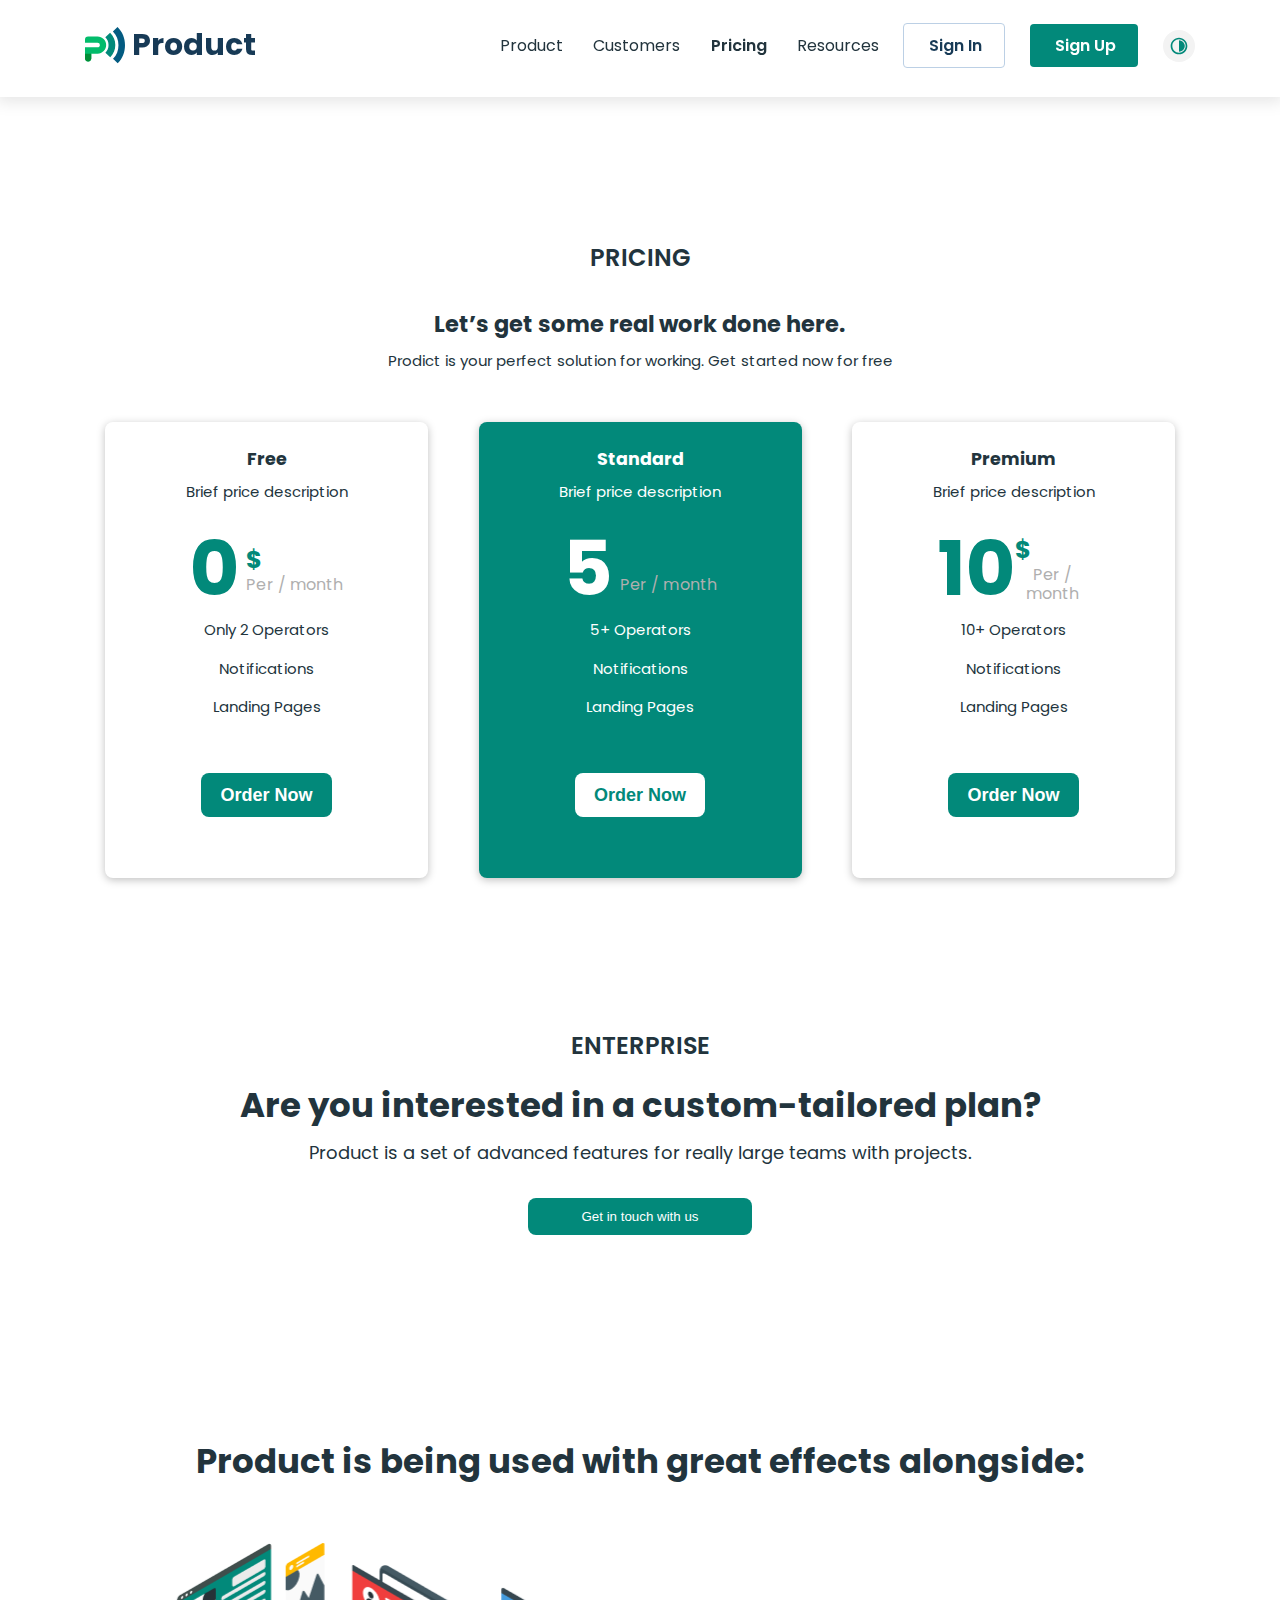
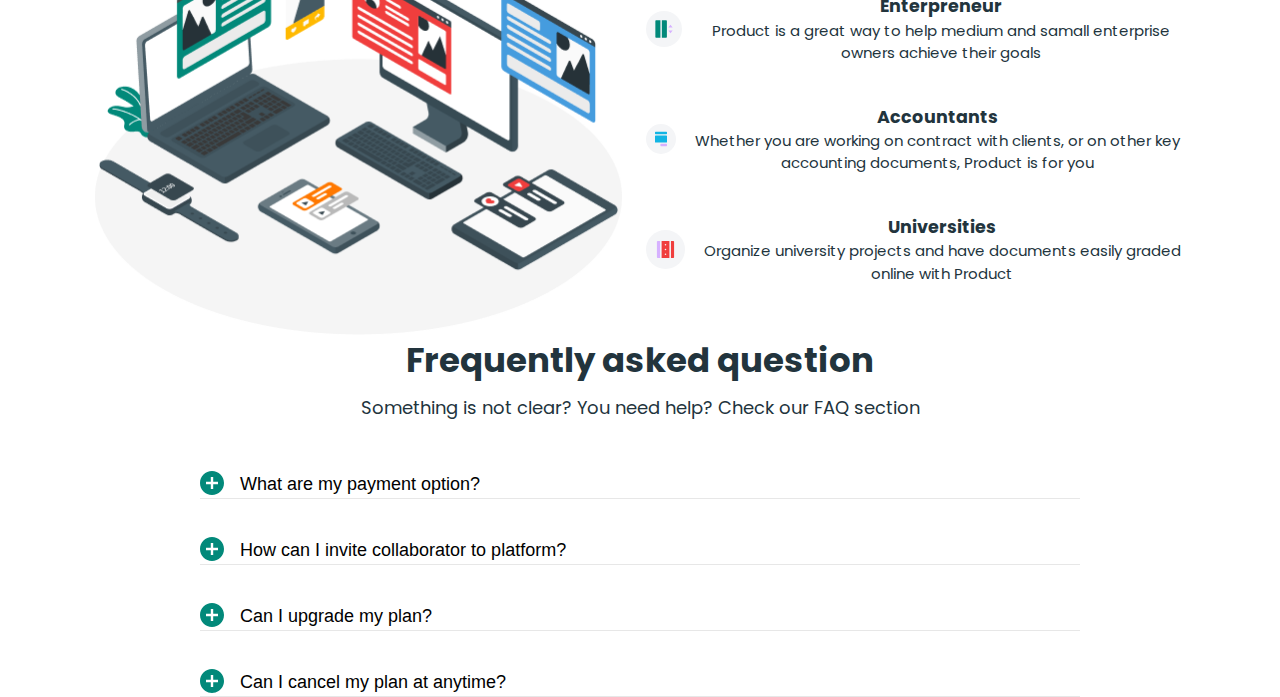
==== pricing.html @ 31710b3c "faqs merge to main" ====
<!DOCTYPE html>
<html lang="en">

<head>
    <meta charset="UTF-8">
    <meta http-equiv="X-UA-Compatible" content="IE=edge">
    <meta name="viewport" content="width=device-width, initial-scale=1.0">
    <title>MyProduct</title>
    <link rel="stylesheet" href="css/main.css">
</head>

<body class="night-theme" id="night">

    <header class="header">
        <span class="header__shadow"></span>

        <div class="header__container container">

            <a href="index.html" class="header__logo logo white-color"><img src="img/logo.svg" alt=""
                    class="header__logo-img logo__img"> <strong class="logo__text">Product</strong></a>

            <div class="header__box">
                <nav class="header__nav">
                    <ul class="header__list">
                        <li class="header__item"><a href="index.html" class="header__item-link white-color">Product</a>
                        </li>
                        <li class="header__item"><a href="#" class="header__item-link white-color">Customers</a></li>
                        <li class="header__item"><a href="#" class="header__item-link header__item-link--active white-color">Pricing</a></li>
                        <li class="header__item"><a href="#" class="header__item-link white-color">Resources</a></li>
                    </ul>
                </nav>
                <div class="header__buttons">
                    <button class="header__button header__button--sign white-color">Sign In</button>
                    <button class="header__button header__button--register">Sign Up</button>
                    <button class="header__button-daynight">
                        <img src="img/daynight.svg" alt="Day and night switcher button">
                    </button>
                </div>
            </div>

            <button class="header__burger">
                <span class="header__burger-inner"></span>
            </button>

            <span class="header__shadow"></span>

        </div>

    </header>
    <main>

        <section class="pricing">
            <div class="pricing__container container">
                <h1 class="pricing__page-title">Pricing</h1>
                <h2 class="pricing__title">Let’s get some real work done here.</h2>
                <p class="pricing__subtitle">Prodict is your perfect solution for working. Get started now for free</p>
                
                <ul class="pricing__list">
                    <li class="pricing__item">
                        <h3 class="pricing__free-title">Free</h3>
                        <p class="pricing__free-description">Brief price description</p>
                        <div class="pricing__table">
                            <strong class="pricing__cost">0</strong>
                            <span class="pricing__month">
                                <strong>$</strong>
                                <small>Per / month</small>
                            </span>
                        </div>
                        <p class="pricing__free-descriptions">Only 2 Operators</p>
                        <p class="pricing__free-descriptions">Notifications</p>
                        <p class="pricing__free-descriptions">Landing Pages</p>
                        <button class="pricing__button">Order Now</button>
                    </li>
                    
                    <li class="pricing__item--active">
                        <h3 class="pricing__free-title">Standard</h3>
                        <p class="pricing__free-description">Brief price description</p>
                        <div class="pricing__table">
                            <strong class="pricing__cost--active">5</strong>
                            <span class="pricing__month">
                                <strong>$</strong>
                                <small>Per / month</small>
                            </span>
                        </div>
                        <p class="pricing__free-descriptions">5+ Operators</p>
                        <p class="pricing__free-descriptions">Notifications</p>
                        <p class="pricing__free-descriptions">Landing Pages</p>
                        <button class="pricing__button--active">Order Now</button>
                    </li>
        
                    <li class="pricing__item">
                        <h3 class="pricing__free-title">Premium</h3>
                        <p class="pricing__free-description">Brief price description</p>
                        <div class="pricing__table">
                            <strong class="pricing__cost">10</strong>
                            <span class="pricing__month">
                                <strong>$</strong>
                                <small>Per / month</small>
                            </span>
                        </div>
                        <p class="pricing__free-descriptions">10+ Operators</p>
                        <p class="pricing__free-descriptions">Notifications</p>
                        <p class="pricing__free-descriptions">Landing Pages</p>
                        <button class="pricing__button">Order Now</button>
                    </li>
                    
                </ul>
            </div>
        </section>
        
        <!-- section enterprise -->
        <section class="enterprise">
            <div class="enterprise__container container">
                <h3 class="enterprise__title">
                    ENTERPRISE
                </h3>
                <p class="enterprise__description">
                    Are you interested  in a custom-tailored plan?
                </p>
                <p class="enterprise__desc">
                    Product is a set of advanced features for really large teams with projects.
                </p>
                <button class="enterprise__button">
                    Get in touch with us
                </button>
            </div>
        </section>

        <!-- effects section -->
        <section class="effects">
            <div class="effects__container container">
                <h2 class="effects__title">Product is being used with great effects alongside:</h2>
                <div class="effects__content">
                    <ul class="effects__list">
                        <li class="effects__item effects__item--pause">
                            <div class="effects__item-content">
                                <h3 class="effects__item-title">Enterpreneur</h3>
                                <p class="effects__item-description">Product is a great way to help medium and samall enterprise
                                    owners achieve their goals</p>
                            </div>
                        </li>
                        <li class="effects__item effects__item--file">
                            <div class="effects__item-content">
                                <h3 class="effects__item-title">Accountants</h3>
                                <p class="effects__item-description">Whether you are working on contract with clients, or on
                                    other key accounting documents, Product is for you</p>
                            </div>
                        </li>
                        <li class="effects__item effects__item--red_file">
                            <div class="effects__item-content">
                                <h3 class="effects__item-title">Universities</h3>
                                <p class="effects__item-description">Organize university projects and have documents easily
                                    graded online with Product</p>
                            </div>
                        </li>
                    </ul>
                </div>

            </div>
        </section>
        
        <section class="faqs">
            <div class="faqs__container container">
                <h2 class="faqs__title">Frequently asked question</h2>
                <p class="faqs__desc">
                    Something is not clear? You need help? Check our FAQ section
                </p>
                <ul class="faqs__list">
                    <li class="faqs__item">
                        <button class="faqs__btn">What are my payment option?</button>
                        <p class="faqs__description">After creating your account you will have an oppurtunity to create your first project that will be associated withthe collaborators e-mail. An invitation  will be sent automatically. Then, invited user will have to confirm his account by e-mail and finish userd onboarding.</p>
                    </li>
                    <li class="faqs__item">
                        <button class="faqs__btn">How can I invite collaborator to platform?</button>
                        <p class="faqs__description">After creating your account you will have an oppurtunity to create your first project that will be associated withthe collaborators e-mail. An invitation  will be sent automatically. Then, invited user will have to confirm his account by e-mail and finish userd onboarding.</p>
                    </li>
                    <li class="faqs__item">
                        <button class="faqs__btn">Can I upgrade my plan?</button>
                        <p class="faqs__description">After creating your account you will have an oppurtunity to create your first project that will be associated withthe collaborators e-mail. An invitation  will be sent automatically. Then, invited user will have to confirm his account by e-mail and finish userd onboarding.</p>
                    </li>
                    <li class="faqs__item">
                        <button class="faqs__btn">Can I cancel my plan at anytime?</button>
                        <p class="faqs__description">After creating your account you will have an oppurtunity to create your first project that will be associated withthe collaborators e-mail. An invitation  will be sent automatically. Then, invited user will have to confirm his account by e-mail and finish userd onboarding.</p>
                    </li>
                </ul>
            </div>
        </section>
        
    </main>
    <footer>



    </footer>

    <script src="js/main.js"></script>

</body>

        
</html>
---- css/main.css ----
/* poppins-regular - latin */
@font-face {
  font-family: 'Poppins';
  font-style: normal;
  font-weight: 400;
  font-display: swap;
  src: local(""), url("../fonts/poppins-v19-latin-regular.woff2") format("woff2"), url("../fonts/poppins-v19-latin-regular.woff") format("woff");
  /* Chrome 6+, Firefox 3.6+, IE 9+, Safari 5.1+ */
}

/* poppins-600 - latin */
@font-face {
  font-family: 'Poppins';
  font-style: normal;
  font-weight: 600;
  font-display: swap;
  src: local(""), url("../fonts/poppins-v19-latin-600.woff2") format("woff2"), url("../fonts/poppins-v19-latin-600.woff") format("woff");
  /* Chrome 6+, Firefox 3.6+, IE 9+, Safari 5.1+ */
}

/* poppins-700 - latin */
@font-face {
  font-family: 'Poppins';
  font-style: normal;
  font-weight: 700;
  font-display: swap;
  src: local(""), url("../fonts/poppins-v19-latin-700.woff2") format("woff2"), url("../fonts/poppins-v19-latin-700.woff") format("woff");
  /* Chrome 6+, Firefox 3.6+, IE 9+, Safari 5.1+ */
}

*,
*::before,
*::after {
  -webkit-box-sizing: border-box;
          box-sizing: border-box;
  margin: 0;
  padding: 0;
}

body {
  margin-top: 90px;
  font-family: "poppins", sans-serif;
  font-size: 15px;
  line-height: 1.5;
  color: #22343D;
  height: 100vh;
  -webkit-transition: background-color 0.4s;
  transition: background-color 0.4s;
  display: -webkit-box;
  display: -ms-flexbox;
  display: flex;
  -webkit-box-orient: vertical;
  -webkit-box-direction: normal;
      -ms-flex-direction: column;
          flex-direction: column;
}

header {
  position: fixed;
  z-index: 5;
  width: 100%;
  top: 0;
  left: 0;
  top: 0;
  left: 0;
  width: 100%;
  background-color: #fff;
  -webkit-transition: background-color 0.4s;
  transition: background-color 0.4s;
  z-index: 5;
  -webkit-box-shadow: 0px 2px 15px 3px rgba(0, 0, 0, 0.1);
          box-shadow: 0px 2px 15px 3px rgba(0, 0, 0, 0.1);
}

main {
  -webkit-box-flex: 1;
      -ms-flex-positive: 1;
          flex-grow: 1;
}

img {
  max-width: 100%;
  height: auto;
}

a {
  text-decoration: none;
}

.visually-hidden {
  clip: rect(0 0 0 0);
  -webkit-clip-path: inset(50%);
          clip-path: inset(50%);
  height: 1px;
  overflow: hidden;
  position: absolute;
  white-space: nowrap;
  width: 1px;
}

.container {
  max-width: 1131px;
  margin: 0 auto;
  padding: 0 20px;
}

.button {
  color: #fff;
  background-color: #02897A;
  border: 1px solid transparent;
  border-radius: 4px;
  padding: 10px 22px 9px 25px;
}

.button:hover {
  cursor: pointer;
  color: #02897A;
  background-color: transparent;
  border: 1px solid #02897A;
}

.logo {
  width: 171px;
  display: -webkit-box;
  display: -ms-flexbox;
  display: flex;
  -webkit-box-align: center;
      -ms-flex-align: center;
          align-items: center;
  -webkit-box-pack: justify;
      -ms-flex-pack: justify;
          justify-content: space-between;
}

.logo__img {
  width: 40px;
  height: 36.36px;
}

.logo__text {
  font-family: 'poppins', sans-serif;
  font-weight: 700;
  font-size: 30px;
  line-height: 28px;
  color: #173A56;
}

@media only screen and (max-width: 1131px) {
  .logo {
    width: 160px;
    -webkit-box-pack: unset;
        -ms-flex-pack: unset;
            justify-content: unset;
  }
  .logo__text {
    margin-left: 12px;
  }
}

.header__list {
  list-style: none;
  margin: 0;
  padding: 0;
  width: 379px;
  margin: 0;
  display: -webkit-box;
  display: -ms-flexbox;
  display: flex;
  -webkit-box-pack: justify;
      -ms-flex-pack: justify;
          justify-content: space-between;
}

.header__item-link {
  font-family: 'poppins', sans-serif;
  font-weight: 500;
  font-size: 16px;
  line-height: 28px;
  color: #22343D;
}

.header__item-link:hover {
  font-weight: 600;
}

.header__item-link--active {
  font-family: 'poppins', sans-serif;
  font-weight: 600;
  font-size: 16px;
  line-height: 28px;
}

@media only screen and (max-width: 1131px) {
  .header__list {
    width: 300px;
    margin-right: 0;
    padding: 0 7px;
  }
  .header__item-link {
    font-family: 'poppins', sans-serif;
    font-weight: 500;
    font-size: 13px;
    line-height: 22px;
  }
  .header__item-link--active {
    font-weight: 600;
  }
}

@media only screen and (max-width: 768px) {
  .header__list {
    -webkit-box-orient: vertical;
    -webkit-box-direction: normal;
        -ms-flex-direction: column;
            flex-direction: column;
    margin: 0;
    padding: 0;
  }
  .header__item-link {
    margin: 0;
    padding: 0;
    font-family: 'poppins', sans-serif;
    font-weight: 600;
    font-size: 27px;
    line-height: 54px;
    color: #fff;
    padding-bottom: 5px;
  }
  .header__item-link:hover {
    -webkit-transform: scale(1.2);
            transform: scale(1.2);
    -webkit-transition: -webkit-transform 0.4s;
    transition: -webkit-transform 0.4s;
    transition: transform 0.4s;
    transition: transform 0.4s, -webkit-transform 0.4s;
  }
  .header__item-link--active {
    font-weight: 700;
  }
}

@-webkit-keyframes to-left {
  0% {
    -webkit-transform: translateX(100%);
            transform: translateX(100%);
  }
  100% {
    -webkit-transform: translateX(0);
            transform: translateX(0);
  }
}

@keyframes to-left {
  0% {
    -webkit-transform: translateX(100%);
            transform: translateX(100%);
  }
  100% {
    -webkit-transform: translateX(0);
            transform: translateX(0);
  }
}

@-webkit-keyframes to-back {
  0% {
    -webkit-transform: translateX(0);
            transform: translateX(0);
  }
  100% {
    -webkit-transform: translateX(100%);
            transform: translateX(100%);
  }
}

@keyframes to-back {
  0% {
    -webkit-transform: translateX(0);
            transform: translateX(0);
  }
  100% {
    -webkit-transform: translateX(100%);
            transform: translateX(100%);
  }
}

.header__container {
  max-width: 1150px;
  padding-top: 23px;
  padding-bottom: 29px;
  display: -webkit-box;
  display: -ms-flexbox;
  display: flex;
  -webkit-box-align: center;
      -ms-flex-align: center;
          align-items: center;
}

.header__logo {
  margin-right: auto;
}

.header__box {
  width: 695px;
  display: -webkit-box;
  display: -ms-flexbox;
  display: flex;
  -webkit-box-align: center;
      -ms-flex-align: center;
          align-items: center;
}

.header__buttons {
  margin-left: auto;
  max-width: 292px;
  width: 100%;
  display: -webkit-box;
  display: -ms-flexbox;
  display: flex;
  -webkit-box-pack: justify;
      -ms-flex-pack: justify;
          justify-content: space-between;
  -webkit-box-align: center;
      -ms-flex-align: center;
          align-items: center;
}

.header__button {
  font-family: 'poppins', sans-serif;
  font-weight: 600;
  font-size: 16px;
  line-height: 24px;
  color: #173A56;
  padding: 10px 22px 9px 25px;
  background-color: transparent;
  border: 1px solid #BCD0E5;
  border-radius: 4px;
}

.header__button:hover {
  color: #fff;
  background-color: #02897A;
  cursor: pointer;
  border: 1px solid #02897A;
}

.header__button :focus {
  border: none;
}

.header__button--register {
  color: #fff;
  background-color: #02897A;
  border: #02897A;
}

.header__button--register:hover {
  color: #02897A;
  background-color: transparent;
  border: 1px solid #02897A;
}

.header__button-daynight {
  width: 32px;
  height: 32px;
  padding: 6px;
  background-color: #f3f3f3;
  border: none;
  border-radius: 50%;
}

.header__button-daynight:hover {
  cursor: pointer;
}

.header__button-daynight:focus {
  border: none;
}

.header__burger {
  display: none;
  width: 28px;
  height: 19px;
  border: none;
  background-color: transparent;
}

.header__burger::before, .header__burger::after, .header__burger-inner {
  width: 24px;
  height: 3px;
  background-color: #173A56;
  border-radius: 14px;
  -webkit-transition: 0.5s ease all;
  transition: 0.5s ease all;
  content: '';
}

@media only screen and (max-width: 1131px) {
  .header__container {
    max-width: 1131px;
    display: -webkit-box;
    display: -ms-flexbox;
    display: flex;
  }
  .header__logo {
    margin-right: 6%;
  }
  .header__box {
    max-width: 695px;
    margin-left: auto;
  }
  .header__buttons {
    margin-left: auto;
    max-width: 242px;
  }
  .header__button {
    font-family: 'poppins', sans-serif;
    font-weight: 600;
    font-size: 13px;
    line-height: 22px;
    padding: 7.5px 18px 6.5px 21px;
  }
}

@media only screen and (max-width: 768px) {
  .header__container {
    max-width: 380px;
    padding-left: 15px;
    padding-right: 15px;
    margin: 0 auto;
    -webkit-box-pack: justify;
        -ms-flex-pack: justify;
            justify-content: space-between;
  }
  .header__box {
    display: none;
    margin: 0;
    padding: 0;
    -webkit-animation: to-back 0.4s;
            animation: to-back 0.4s;
  }
  .header__logo {
    margin: 0;
    padding: 0;
    margin-right: auto;
  }
  .header__buttons {
    margin: 0;
    padding: 0;
  }
  .header__burger {
    display: -webkit-box;
    display: -ms-flexbox;
    display: flex;
    -webkit-box-orient: vertical;
    -webkit-box-direction: normal;
        -ms-flex-direction: column;
            flex-direction: column;
    -webkit-box-pack: justify;
        -ms-flex-pack: justify;
            justify-content: space-between;
  }
  .header__burger--opened {
    position: relative;
  }
  .header__burger--opened .header__burger-inner {
    display: none;
  }
  .header__burger--opened::before, .header__burger--opened::after {
    width: 21.69px;
    height: 3.69px;
    position: absolute;
    left: 50%;
    top: 50%;
  }
  .header__burger--opened::after {
    -webkit-transform: translate(-50%, -50%) rotate(45deg);
            transform: translate(-50%, -50%) rotate(45deg);
  }
  .header__burger--opened::before {
    margin-bottom: 0;
    -webkit-transform: translate(-50%, -50%) rotate(-45deg);
            transform: translate(-50%, -50%) rotate(-45deg);
  }
  .header__shadow--activated {
    width: 100%;
    height: calc(100vh - 88px);
    position: absolute;
    top: 100%;
    left: 0;
    right: 0;
    bottom: 0;
    background: #000000;
    mix-blend-mode: normal;
    opacity: 0.75;
    z-index: 2;
  }
  .header__box--opened {
    -webkit-animation: to-left 0.4s;
            animation: to-left 0.4s;
    width: 60%;
    height: calc(100vh - 88px);
    background-color: #000000;
    padding: 30px;
    display: -webkit-box;
    display: -ms-flexbox;
    display: flex;
    -webkit-box-orient: vertical;
    -webkit-box-direction: normal;
        -ms-flex-direction: column;
            flex-direction: column;
    -webkit-box-pack: unset;
        -ms-flex-pack: unset;
            justify-content: unset;
    -webkit-box-align: unset;
        -ms-flex-align: unset;
            align-items: unset;
    position: absolute;
    top: 100%;
    right: 0;
    z-index: 3;
  }
  .header__buttons {
    max-width: 180px;
    display: -webkit-box;
    display: -ms-flexbox;
    display: flex;
    margin: 0;
    padding: 0;
    position: absolute;
    top: 280px;
  }
  .header__button {
    font-family: 'poppins', sans-serif;
    font-weight: 600;
    font-size: 10px;
    line-height: 22px;
    padding: 5px 14px 5px 14px;
    color: white;
  }
}

.intro {
  margin-top: 25px;
}

.intro__container {
  display: -webkit-box;
  display: -ms-flexbox;
  display: flex;
  -webkit-box-align: center;
      -ms-flex-align: center;
          align-items: center;
  -webkit-box-pack: justify;
      -ms-flex-pack: justify;
          justify-content: space-between;
}

.intro__container::after {
  width: 600px;
  height: 555px;
  background-image: url(../../img/intro.png);
  background-size: contain;
  background-repeat: no-repeat;
  content: '';
}

@media only screen and (-webkit-min-device-pixel-ratio: 2), only screen and (min--moz-device-pixel-ratio: 2), only screen and (min-device-pixel-ratio: 2), only screen and (min-resolution: 192dpi), only screen and (min-resolution: 2dppx) {
  .intro__container::after {
    background-image: url(../../img/intro@2x.png);
    /* Retina-specific stuff here */
  }
}

.intro__content {
  max-width: 518px;
}

.intro__title {
  font-family: 'poppins', sans-serif;
  font-weight: 700;
  font-size: 40px;
  line-height: 60px;
  color: #22343D;
}

.intro__description {
  font-family: 'poppins', sans-serif;
  font-weight: 400;
  font-size: 18px;
  line-height: 28px;
  color: #22343D;
  margin-bottom: 45px;
}

.intro__buttons {
  max-width: 366px;
  display: -webkit-box;
  display: -ms-flexbox;
  display: flex;
  -webkit-box-pack: justify;
      -ms-flex-pack: justify;
          justify-content: space-between;
  -webkit-box-align: center;
      -ms-flex-align: center;
          align-items: center;
}

.intro__button {
  font-family: 'poppins', sans-serif;
  font-weight: 700;
  font-size: 16px;
  line-height: 24px;
  color: #fff;
  padding: 15px 41px 14px;
  background-color: #02897A;
  border: 1px solid #02897A;
  border-radius: 4px;
}

.intro__button:hover {
  cursor: pointer;
  color: #02897A;
  background-color: transparent;
  border: 1px solid #02897A;
}

.intro__link {
  width: 161px;
  display: -webkit-box;
  display: -ms-flexbox;
  display: flex;
  -webkit-box-pack: justify;
      -ms-flex-pack: justify;
          justify-content: space-between;
  -webkit-box-align: center;
      -ms-flex-align: center;
          align-items: center;
}

.intro__link-text {
  font-family: 'poppins', sans-serif;
  font-weight: 600;
  font-size: 16px;
  line-height: 24px;
  color: #02897A !important;
  text-decoration: underline;
}

.intro__link-text:hover {
  text-decoration: none;
  -webkit-transform: scale(1.02);
          transform: scale(1.02);
}

@media only screen and (max-width: 1131px) {
  .intro__container::after {
    width: 560px;
  }
  .intro__content {
    width: 47.47%;
    padding-right: 2px;
  }
  .intro__title {
    font-family: 'poppins', sans-serif;
    font-weight: 600;
    font-size: 30px;
    line-height: 40px;
    margin-bottom: 10px;
  }
  .intro__description {
    font-family: 'poppins', sans-serif;
    font-weight: normal;
    font-size: 14px;
    line-height: 24px;
  }
  .intro__button {
    padding: 10px 18px;
  }
  .intro__link {
    width: 144px;
  }
  .intro__link-text {
    font-family: 'poppins', sans-serif;
    font-weight: 600;
    font-size: 14px;
    line-height: 20px;
  }
}

@media only screen and (max-width: 768px) {
  .intro__container {
    -webkit-box-orient: vertical;
    -webkit-box-direction: reverse;
        -ms-flex-direction: column-reverse;
            flex-direction: column-reverse;
  }
  .intro__container::after {
    width: 338px;
    height: 310px;
  }
  .intro__content {
    width: 369px;
    text-align: center;
  }
  .intro__title {
    font-family: 'poppins', sans-serif;
    font-weight: bold;
    font-size: 36px;
    line-height: 60px;
    margin-bottom: 16px;
  }
  .intro__description {
    font-family: 'poppins', sans-serif;
    font-weight: normal;
    font-size: 18px;
    line-height: 28px;
  }
  .intro__buttons {
    width: 335px;
  }
  .intro__button {
    font-family: 'poppins', sans-serif;
    font-weight: 700;
    font-size: 16px;
    line-height: 24px;
    padding: 15px 24px 14px 25px;
  }
  .intro__link {
    width: 165px;
  }
  .intro__link-text {
    font-family: 'poppins', sans-serif;
    font-weight: 600;
    font-size: 16px;
    line-height: 24px;
  }
}

.built {
  margin-top: 114px;
  margin-bottom: 200px;
  width: 100%;
  height: 543px;
  background-image: url(../img/built-bg.png);
  background-repeat: no-repeat;
  background-position: center center;
  background-size: cover;
  -webkit-transition: background-image 0.4s;
  transition: background-image 0.4s;
}

.built__title {
  width: 529px;
  margin-left: auto;
  margin-right: auto;
  margin-bottom: 66px;
  font-family: 'poppins', sans-serif;
  font-weight: 700;
  font-size: 32px;
  line-height: 48px;
  color: #22343D;
  text-align: center;
}

.built__list {
  max-width: 1095px;
  display: -webkit-box;
  display: -ms-flexbox;
  display: flex;
  -webkit-box-pack: justify;
      -ms-flex-pack: justify;
          justify-content: space-between;
  list-style: none;
  margin: 0;
  padding: 0;
}

.built__item {
  width: 240px;
}

.built__item::before {
  display: inline-block;
  width: 50px;
  height: 50px;
  background-size: cover;
  margin-bottom: 30px;
  content: '';
}

.built__item--first::before {
  background-image: url(../img/built-first.svg);
}

.built__item--design::before {
  background-image: url(../img/built-design.svg);
}

.built__item--preference::before {
  background-image: url(../img/built-preference.svg);
}

.built__item--five::before {
  background-image: url(../img/built-five.svg);
}

.built__item-title {
  font-family: 'poppins', sans-serif;
  font-weight: 600;
  font-size: 22px;
  line-height: 33px;
  color: #22343D;
  margin-bottom: 13px;
}

.built__item-description {
  font-family: 'poppins', sans-serif;
  font-weight: 400;
  font-size: 16px;
  line-height: 26px;
  color: #22343D;
}

.built__button {
  display: block;
  width: -webkit-fit-content;
  width: -moz-fit-content;
  width: fit-content;
  margin-top: 60px;
  margin-left: auto;
  margin-right: auto;
  padding: 15px 32px 14px 34px;
  text-transform: uppercase;
  font-weight: 700;
}

@media only screen and (max-width: 1131px) {
  .built {
    height: 743px;
  }
  .built__list {
    margin-left: auto;
    margin-right: auto;
    -ms-flex-wrap: wrap;
        flex-wrap: wrap;
  }
  .built__item {
    width: 364px;
    text-align: center;
  }
  .built__item--first,
  .built__item--design {
    margin-bottom: 40px;
  }
  .built__item-description {
    width: 90%;
    margin-left: auto;
    margin-right: auto;
  }
}

@media only screen and (max-width: 768px) {
  .built {
    background-image: url(../img/built-mobile-bg.png);
    height: 1095px;
  }
  .built__title {
    width: 331px;
    margin-bottom: 50px;
  }
  .built__list {
    width: 240px;
    margin-left: auto;
    margin-right: auto;
    -webkit-box-orient: vertical;
    -webkit-box-direction: normal;
        -ms-flex-direction: column;
            flex-direction: column;
  }
  .built__item {
    width: 240px;
  }
  .built__item::before {
    margin-bottom: 24px;
  }
  .built__item-title {
    margin-bottom: 8px;
  }
}

.benefits {
  margin-top: 150px;
}

.benefits__list {
  max-width: 1110px;
  display: -webkit-box;
  display: -ms-flexbox;
  display: flex;
  -webkit-box-orient: vertical;
  -webkit-box-direction: normal;
      -ms-flex-direction: column;
          flex-direction: column;
  margin-bottom: -150px;
  list-style: none;
  margin: 0;
  padding: 0;
}

.benefits__item {
  width: 100%;
  display: -webkit-box;
  display: -ms-flexbox;
  display: flex;
  -webkit-box-pack: justify;
      -ms-flex-pack: justify;
          justify-content: space-between;
  -webkit-box-align: center;
      -ms-flex-align: center;
          align-items: center;
  margin-bottom: 150px;
}

.benefits__item-content {
  width: 486px;
}

.benefits__item-management::after {
  display: block;
  width: 539px;
  height: 473px;
  background-image: url(../img/benefits-managment.png);
  background-size: contain;
  background-repeat: no-repeat;
  content: '';
}

@media only screen and (-webkit-min-device-pixel-ratio: 2), only screen and (min--moz-device-pixel-ratio: 2), only screen and (min-device-pixel-ratio: 2), only screen and (min-resolution: 192dpi), only screen and (min-resolution: 2dppx) {
  .benefits__item-management::after {
    background-image: url(../img/benefits-managment@2x.png);
    /* Retina-specific stuff here */
  }
}

.benefits__item-validation {
  font-family: 'poppins', sans-serif;
  font-weight: 600;
  font-size: 16px;
  line-height: 24px;
  margin-bottom: 8px;
}

.benefits__item-managment-title {
  font-family: 'poppins', sans-serif;
  font-weight: 700;
  font-size: 32px;
  line-height: 48px;
  margin-bottom: 131px;
}

.benefits__item-managment-description {
  display: none;
}

.benefits__item-marker {
  font-family: 'poppins', sans-serif;
  font-weight: 600;
  font-size: 16px;
  line-height: 26px;
  margin-bottom: 12px;
}

.benefits__item-marker-desc {
  font-family: 'poppins', sans-serif;
  font-weight: 400;
  font-size: 16px;
  line-height: 26px;
  margin-bottom: 25px;
}

.benefits__item-altereonist {
  font-family: 'poppins', sans-serif;
  font-weight: 600;
  font-size: 16px;
  line-height: 26px;
  margin-bottom: 12px;
}

.benefits__item-altereonist-desc {
  font-family: 'poppins', sans-serif;
  font-weight: 400;
  font-size: 16px;
  line-height: 26px;
}

.benefits__item-support::before {
  display: inline-block;
  width: 543px;
  height: 500px;
  background-image: url(../img/benefits-support.png);
  background-size: contain;
  background-repeat: no-repeat;
  content: '';
}

@media only screen and (-webkit-min-device-pixel-ratio: 2), only screen and (min--moz-device-pixel-ratio: 2), only screen and (min-device-pixel-ratio: 2), only screen and (min-resolution: 192dpi), only screen and (min-resolution: 2dppx) {
  .benefits__item-support::before {
    background-image: url(../img/benefits-support@2x.png);
    /* Retina-specific stuff here */
  }
}

.benefits__item-easier {
  font-family: 'poppins', sans-serif;
  font-weight: 600;
  font-size: 16px;
  line-height: 24px;
  margin-bottom: 8px;
}

.benefits__item-support-title {
  font-family: 'poppins', sans-serif;
  font-weight: 700;
  font-size: 32px;
  line-height: 48px;
  margin-bottom: 23px;
}

.benefits__item-support-desc {
  font-family: 'poppins', sans-serif;
  font-weight: 400;
  font-size: 16px;
  line-height: 26px;
  margin-bottom: 30px;
}

.benefits__support-list {
  margin-bottom: -30px;
  width: 430px;
}

.benefits__support-item {
  width: 430px;
  display: -webkit-box;
  display: -ms-flexbox;
  display: flex;
  -webkit-box-pack: justify;
      -ms-flex-pack: justify;
          justify-content: space-between;
  -webkit-box-align: center;
      -ms-flex-align: center;
          align-items: center;
  margin-bottom: 30px;
  list-style: none;
  margin: 0;
  padding: 0;
}

.benefits__support-item::before {
  display: inline-block;
  width: 35px;
  height: 35px;
  content: '';
}

.benefits__support-item--orange::before {
  background-image: url(../img/orange-check.svg);
}

.benefits__support-item--red::before {
  background-image: url(../img/red-check.svg);
}

.benefits__support-item--blue::before {
  background-image: url(../img/blue-check.svg);
}

.benefits__support-desc {
  width: 365px;
  font-family: 'poppins', sans-serif;
  font-weight: 400;
  font-size: 16px;
  line-height: 26px;
}

.benefits__item-collaborative::after {
  display: inline-block;
  width: 541px;
  height: 451px;
  background-image: url(../img/benefits-collaborative.png);
  background-size: contain;
  background-repeat: no-repeat;
  content: '';
}

@media only screen and (-webkit-min-device-pixel-ratio: 2), only screen and (min--moz-device-pixel-ratio: 2), only screen and (min-device-pixel-ratio: 2), only screen and (min-resolution: 192dpi), only screen and (min-resolution: 2dppx) {
  .benefits__item-collaborative::after {
    background-image: url(../img/benefits-collaborative@2x.png);
    /* Retina-specific stuff here */
  }
}

.benefits__item-optimisation {
  font-family: 'poppins', sans-serif;
  font-weight: 600;
  font-size: 15px;
  line-height: 24px;
  margin-bottom: 8px;
}

.benefits__item-collaborative-title {
  font-family: 'poppins', sans-serif;
  font-weight: 700;
  font-size: 32px;
  line-height: 48px;
  margin-bottom: 23px;
}

.benefits__item-collaborative-desc {
  font-family: 'poppins', sans-serif;
  font-weight: 400;
  font-size: 16px;
  line-height: 26px;
  margin-bottom: 30px;
}

@media only screen and (max-width: 1131px) and (min-width: 768px) {
  .benefits__list {
    margin-left: auto;
    margin-right: auto;
  }
  .benefits__item {
    -webkit-box-orient: vertical;
    -webkit-box-direction: normal;
        -ms-flex-direction: column;
            flex-direction: column;
  }
  .benefits__item-management,
  .benefits__item-collaborative {
    -webkit-box-orient: vertical;
    -webkit-box-direction: reverse;
        -ms-flex-direction: column-reverse;
            flex-direction: column-reverse;
  }
  .benefits__item::before {
    margin-right: auto;
    margin-bottom: 40px;
  }
  .benefits__item-support > .benefits__item-content {
    margin-left: auto;
  }
  .benefits__item-management::after {
    margin-left: auto;
    margin-bottom: 40px;
  }
  .benefits__item-management > .benefits__item-content {
    margin-right: auto;
    text-align: right;
  }
  .benefits__item-collaborative::after {
    margin-left: auto;
    margin-bottom: 40px;
  }
  .benefits__item-collaborative > .benefits__item-content {
    margin-right: auto;
    text-align: right;
  }
  .benefits__item-managment-title {
    margin-bottom: 30px;
  }
}

@media only screen and (max-width: 768px) {
  .benefits__list {
    width: 335px;
    -webkit-box-pack: unset;
        -ms-flex-pack: unset;
            justify-content: unset;
    -webkit-box-align: unset;
        -ms-flex-align: unset;
            align-items: unset;
    margin-left: auto;
    margin-right: auto;
  }
  .benefits__item {
    -webkit-box-orient: vertical;
    -webkit-box-direction: normal;
        -ms-flex-direction: column;
            flex-direction: column;
    -webkit-box-pack: unset !important;
        -ms-flex-pack: unset !important;
            justify-content: unset !important;
    -webkit-box-align: unset !important;
        -ms-flex-align: unset !important;
            align-items: unset !important;
  }
  .benefits__item-management,
  .benefits__item-collaborative {
    -webkit-box-orient: vertical;
    -webkit-box-direction: reverse;
        -ms-flex-direction: column-reverse;
            flex-direction: column-reverse;
    margin: 0;
    padding: 0;
  }
  .benefits__item-management::after {
    display: inline-block;
    width: 349px;
    height: 306px;
    margin-bottom: 50px;
    background-image: url(../img/benefits-managment.png);
    background-size: contain;
    background-repeat: no-repeat;
    content: '';
  }
}

@media only screen and (max-width: 768px) and (-webkit-min-device-pixel-ratio: 2), only screen and (max-width: 768px) and (min--moz-device-pixel-ratio: 2), only screen and (max-width: 768px) and (min-device-pixel-ratio: 2), only screen and (max-width: 768px) and (min-resolution: 192dpi), only screen and (max-width: 768px) and (min-resolution: 2dppx) {
  .benefits__item-management::after {
    background-image: url(../img/benefits-managment@2x.png);
    /* Retina-specific stuff here */
  }
}

@media only screen and (max-width: 768px) {
  .benefits__item-support::before {
    display: inline-block;
    width: 350px;
    height: 319px;
    margin-bottom: 50px;
    background-image: url(../img/benefits-support-mobile.png);
    background-size: contain;
    background-repeat: no-repeat;
    content: '';
  }
}

@media only screen and (max-width: 768px) and (-webkit-min-device-pixel-ratio: 2), only screen and (max-width: 768px) and (min--moz-device-pixel-ratio: 2), only screen and (max-width: 768px) and (min-device-pixel-ratio: 2), only screen and (max-width: 768px) and (min-resolution: 192dpi), only screen and (max-width: 768px) and (min-resolution: 2dppx) {
  .benefits__item-support::before {
    background-image: url(../img/benefits-support-mobile@2x.png);
    /* Retina-specific stuff here */
  }
}

@media only screen and (max-width: 768px) {
  .benefits__item-collaborative::after {
    display: inline-block;
    width: 350px;
    height: 291.46px;
    margin-bottom: 50px;
    background-image: url(../img/benefits-collaborative-mobile.png);
    background-size: contain;
    background-repeat: no-repeat;
    content: '';
  }
}

@media only screen and (max-width: 768px) and (-webkit-min-device-pixel-ratio: 2), only screen and (max-width: 768px) and (min--moz-device-pixel-ratio: 2), only screen and (max-width: 768px) and (min-device-pixel-ratio: 2), only screen and (max-width: 768px) and (min-resolution: 192dpi), only screen and (max-width: 768px) and (min-resolution: 2dppx) {
  .benefits__item-collaborative::after {
    background-image: url(../img/benefits-collaborative-mobile@2x.png);
    /* Retina-specific stuff here */
  }
}

@media only screen and (max-width: 768px) {
  .benefits__item-content {
    margin: 0;
    padding: 0;
    width: 335px;
  }
  .benefits__item-managment-title {
    margin-bottom: 10px;
  }
  .benefits__item-managment-description {
    display: block;
    margin-bottom: 20px;
  }
  .benefits__support-list {
    max-width: 335px;
    margin-left: auto;
    margin-right: auto;
  }
  .benefits__support-item {
    width: 335px;
    margin-left: auto;
    margin-right: auto;
    -webkit-box-pack: justify;
        -ms-flex-pack: justify;
            justify-content: space-between;
  }
  .benefits__support-desc {
    width: 280px;
  }
  .benefits__item-managment-title {
    margin-bottom: 16px;
  }
  .benefits__item-managment-description {
    margin-bottom: 16px;
  }
  .benefits__item-marker {
    margin-bottom: 12px;
  }
  .benefits__item-marker-desc {
    margin-bottom: 12px;
  }
  .benefits__item-altereonist {
    margin-bottom: 12px;
  }
  .benefits__item-altereonist-desc {
    margin-bottom: 97px;
  }
  x .benefits__item-support-title {
    margin-bottom: 15.77px;
  }
  .benefits__item-support-desc {
    margin-bottom: 16px;
  }
  .benefits__item-collaborative-title {
    margin-bottom: 16px;
  }
  .benefits__item-collaborative-desc {
    margin-bottom: 16px;
  }
}

.process {
  margin-top: 150px;
  width: 100%;
  height: 521.54px;
  background-image: url(../img/process-bg.png);
  background-repeat: no-repeat;
  background-size: cover;
  background-position: center center;
  -webkit-transition: background-image 0.4s;
  transition: background-image 0.4s;
}

.process__container {
  padding-top: 52.54px;
  display: -webkit-box;
  display: -ms-flexbox;
  display: flex;
  -webkit-box-orient: vertical;
  -webkit-box-direction: normal;
      -ms-flex-direction: column;
          flex-direction: column;
  -webkit-box-align: center;
      -ms-flex-align: center;
          align-items: center;
}

.process__title {
  font-family: 'poppins', sans-serif;
  font-weight: 700;
  font-size: 32px;
  line-height: 48px;
  text-align: center;
  margin-bottom: 16px;
}

.process__description {
  max-width: 542px;
  margin: 0 auto;
  font-family: 'poppins', sans-serif;
  font-weight: 600;
  font-size: 16px;
  line-height: 26px;
  text-align: center;
}

.process__list {
  max-width: 963px;
  margin: 0 auto;
  margin-top: 32px;
  display: -webkit-box;
  display: -ms-flexbox;
  display: flex;
  -webkit-box-pack: justify;
      -ms-flex-pack: justify;
          justify-content: space-between;
  -webkit-box-align: center;
      -ms-flex-align: center;
          align-items: center;
  -ms-flex-wrap: wrap;
      flex-wrap: wrap;
}

.process__item {
  display: -webkit-box;
  display: -ms-flexbox;
  display: flex;
  -webkit-box-pack: justify;
      -ms-flex-pack: justify;
          justify-content: space-between;
  -webkit-box-align: center;
      -ms-flex-align: center;
          align-items: center;
}

.process__item--old-woman, .process__item--guy {
  -webkit-box-orient: horizontal;
  -webkit-box-direction: reverse;
      -ms-flex-direction: row-reverse;
          flex-direction: row-reverse;
}

.process__item--woman, .process__item--old-woman {
  margin-bottom: 24px;
}

.process__quote {
  font-family: 'poppins', sans-serif;
  font-weight: 500;
  font-size: 16px;
  line-height: 24px;
  color: #2F281E;
  background: #FFFFFF;
  -webkit-box-shadow: 0px 2px 15px rgba(23, 58, 86, 0.1);
          box-shadow: 0px 2px 15px rgba(23, 58, 86, 0.1);
  border-radius: 26.5px;
  position: relative;
}

.process__quote::before {
  display: inline-block;
  width: 17px;
  height: 17px;
  background-color: #fff;
  border-radius: 50%;
  position: absolute;
  bottom: -7px;
  content: '';
}

.process__quote::after {
  display: inline-block;
  width: 9px;
  height: 9px;
  background-color: #fff;
  border-radius: 50%;
  position: absolute;
  bottom: -18px;
  content: '';
}

.process__item--woman {
  max-width: 388px;
  width: 100%;
}

.process__item--woman .process__quote {
  padding: 15px 24px 14px 25px;
}

.process__item--woman .process__quote::before {
  left: 32px;
}

.process__item--woman .process__quote::after {
  left: 21px;
}

.process__item--old-woman {
  max-width: 354px;
  width: 100%;
}

.process__item--old-woman .process__quote {
  padding: 15px 18px 14px 22px;
}

.process__item--old-woman .process__quote::before {
  right: 36px;
}

.process__item--old-woman .process__quote::after {
  right: 17px;
}

.process__item--guy {
  max-width: 377px;
  width: 100%;
}

.process__item--guy .process__quote {
  padding: 15px 30px 14px 33px;
}

.process__item--guy .process__quote::before {
  right: 55px;
}

.process__item--guy .process__quote::after {
  right: 36px;
}

.process__item--old-man {
  max-width: 395px;
  width: 100%;
}

.process__item--old-man .process__quote {
  padding: 14px 19px 15px 23px;
}

.process__item--old-man .process__quote::before {
  right: 36px;
}

.process__item--old-man .process__quote::after {
  right: 17px;
}

.process__button {
  font-family: 'poppins', sans-serif;
  font-weight: 700;
  font-size: 16px;
  line-height: 24px;
  width: -webkit-fit-content;
  width: -moz-fit-content;
  width: fit-content;
  margin-top: 48px;
  padding: 15px 31px 14px 30px;
  background-color: #02897A;
  border: 1px solid #02897A;
  border-radius: 4px;
  color: #fff;
}

.process__button:hover {
  color: #02897A;
  border: 1px solid #02897A;
  background-color: transparent;
}

@media only screen and (max-width: 1131px) {
  .process__item {
    max-width: 360px;
    width: 100%;
    -webkit-box-orient: horizontal;
    -webkit-box-direction: normal;
        -ms-flex-direction: row;
            flex-direction: row;
    -webkit-box-align: start;
        -ms-flex-align: start;
            align-items: flex-start;
  }
  .process__item .process__quote {
    padding: 15px 23px 14px 24px;
    font-family: 'poppins', sans-serif;
    font-weight: 400;
    font-size: 14px;
    line-height: 20px;
  }
  .process__item--old-woman {
    -webkit-box-orient: horizontal;
    -webkit-box-direction: reverse;
        -ms-flex-direction: row-reverse;
            flex-direction: row-reverse;
  }
  .process__item--guy .process__quote::before {
    left: 55px;
  }
  .process__item--guy .process__quote::after {
    left: 36px;
  }
  .process__item--old-man {
    -webkit-box-orient: horizontal;
    -webkit-box-direction: reverse;
        -ms-flex-direction: row-reverse;
            flex-direction: row-reverse;
  }
}

@media only screen and (max-width: 768px) {
  .process__list {
    -webkit-box-orient: vertical;
    -webkit-box-direction: normal;
        -ms-flex-direction: column;
            flex-direction: column;
  }
  .process__item {
    width: 333px;
    -webkit-box-align: center;
        -ms-flex-align: center;
            align-items: center;
    margin-bottom: 32px;
  }
  .process__item .process__quote {
    font-family: 'poppins', sans-serif;
    font-weight: 500;
    font-size: 16px;
    line-height: 24px;
    text-align: center;
  }
  .process__item .process__quote::before, .process__item .process__quote::after {
    display: none;
  }
  .process__item--woman .process__quote {
    max-width: 220px;
    width: 100%;
    padding: 12px 20px 2px 20px;
    text-align: left;
  }
  .process__item--guy {
    -webkit-box-ordinal-group: 3;
        -ms-flex-order: 2;
            order: 2;
    -webkit-box-orient: horizontal;
    -webkit-box-direction: reverse;
        -ms-flex-direction: row-reverse;
            flex-direction: row-reverse;
    -webkit-box-pack: justify;
        -ms-flex-pack: justify;
            justify-content: space-between;
  }
  .process__item--guy .process__quote {
    max-width: 218px;
    width: 100%;
    padding: 12px 27px 4px 30px;
  }
  .process__item--old-man {
    -webkit-box-ordinal-group: 4;
        -ms-flex-order: 3;
            order: 3;
    -webkit-box-orient: horizontal;
    -webkit-box-direction: normal;
        -ms-flex-direction: row;
            flex-direction: row;
  }
  .process__item--old-man .process__quote {
    max-width: 218px;
    width: 100%;
    padding: 12px 16px 5px 19px;
  }
  .process__item--old-woman {
    -webkit-box-ordinal-group: 5;
        -ms-flex-order: 4;
            order: 4;
  }
  .process__item--old-woman .process__quote {
    max-width: 215px;
    width: 100%;
    padding: 11px 16px 5px 19px;
  }
  .process__button {
    margin-top: 0;
  }
}

.pricing {
  margin: 0;
  padding: 0;
  margin-top: 150px;
}

.pricing__container {
  max-width: 1110px;
  margin: 0 auto;
}

.pricing__page-title {
  text-align: center;
  margin-bottom: 32px;
  text-transform: uppercase;
  font-weight: 600;
  font-size: 24px;
  line-height: 36px;
  color: #22343D;
}

.pricing__title {
  text-align: center;
  margin-bottom: 8px;
  color: #22343D;
}

.pricing__subtitle {
  text-align: center;
  margin-bottom: 50px;
}

.pricing__list {
  max-width: 1110px;
  text-align: center;
  list-style: none;
  display: -webkit-box;
  display: -ms-flexbox;
  display: flex;
  -webkit-box-pack: justify;
      -ms-flex-pack: justify;
          justify-content: space-between;
}

.pricing__item {
  width: 323px;
  height: 456px;
  background: #FFFFFF;
  -webkit-box-shadow: 0px 2px 8px rgba(0, 0, 0, 0.25);
          box-shadow: 0px 2px 8px rgba(0, 0, 0, 0.25);
  border-radius: 8px;
}

.pricing__item--active {
  width: 323px;
  height: 456px;
  background: #02897A;
  color: #FFFFFF;
  -webkit-box-shadow: 0px 2px 8px rgba(0, 0, 0, 0.25);
          box-shadow: 0px 2px 8px rgba(0, 0, 0, 0.25);
  border-radius: 8px;
}

.pricing__free-title {
  margin-top: 24px;
  margin-bottom: 8px;
}

.pricing__free-description {
  margin-bottom: 16px;
}

.pricing__free-descriptions {
  margin-bottom: 16px;
}

.pricing__table {
  width: 154px;
  margin: 0 auto;
  display: -webkit-box;
  display: -ms-flexbox;
  display: flex;
  -webkit-box-align: center;
      -ms-flex-align: center;
          align-items: center;
  -webkit-box-pack: justify;
      -ms-flex-pack: justify;
          justify-content: space-between;
}

.pricing__month {
  display: -webkit-box;
  display: -ms-flexbox;
  display: flex;
  -webkit-box-orient: vertical;
  -webkit-box-direction: normal;
      -ms-flex-direction: column;
          flex-direction: column;
  -webkit-box-align: start;
      -ms-flex-align: start;
          align-items: flex-start;
}

.pricing__month strong {
  font-weight: 700;
  font-size: 24px;
  line-height: 30px;
  /* or 125% */
  letter-spacing: 0.1px;
  color: #02897A;
}

.pricing__month small {
  font-weight: 400;
  font-size: 16px;
  line-height: 19px;
  /* identical to box height, or 119% */
  letter-spacing: 0.1px;
  /* second text */
  color: #AFAFAF;
}

.pricing__cost {
  font-weight: 700;
  font-size: 76px;
  line-height: 100px;
  text-align: center;
  letter-spacing: 0.2px;
  color: #02897A;
}

.pricing__cost--active {
  font-weight: 700;
  font-size: 76px;
  line-height: 100px;
  text-align: center;
  letter-spacing: 0.2px;
  color: #FFFFFF;
}

.pricing__button {
  padding: 11px 19px;
  margin-top: 38px;
  background: #02897A;
  color: #FFFFFF;
  border-radius: 8px;
  border: none;
  font-weight: 600;
  font-size: 18px;
  line-height: 22px;
}

.pricing__button--active {
  padding: 11px 19px;
  margin-top: 38px;
  background: #FFFFFF;
  color: #02897A;
  border-radius: 8px;
  border: none;
  font-weight: 600;
  font-size: 18px;
  line-height: 22px;
}

@media only screen and (max-width: 1131px) and (min-width: 768px) {
  .pricing__list {
    max-width: 950px;
    margin-left: auto;
    margin-right: auto;
    -ms-flex-wrap: wrap;
        flex-wrap: wrap;
  }
  .pricing__item:nth-child(3n) {
    margin-top: 70px;
    -ms-flex-preferred-size: 323px;
        flex-basis: 323px;
    margin-left: auto;
    margin-right: auto;
  }
}

@media only screen and (max-width: 768px) {
  .pricing__container {
    width: 323px;
    margin-left: auto !important;
    margin-right: auto !important;
    display: -webkit-box;
    display: -ms-flexbox;
    display: flex;
    -webkit-box-orient: vertical;
    -webkit-box-direction: normal;
        -ms-flex-direction: column;
            flex-direction: column;
    -webkit-box-align: center;
        -ms-flex-align: center;
            align-items: center;
  }
  .pricing__subtitle {
    margin-bottom: 74px;
  }
  .pricing__list {
    width: 323px;
    margin-left: auto !important;
    margin-right: auto !important;
    -webkit-box-pack: unset;
        -ms-flex-pack: unset;
            justify-content: unset;
    -webkit-box-orient: vertical;
    -webkit-box-direction: normal;
        -ms-flex-direction: column;
            flex-direction: column;
  }
  .pricing__item {
    width: 323px;
    margin-bottom: 32px;
    margin-left: auto;
    margin-right: auto;
  }
  .pricing__item--active {
    margin-bottom: 32px;
  }
}

.strategy {
  margin-top: 150px;
}

.strategy__title {
  font-family: 'poppins', sans-serif;
  font-weight: 700;
  font-size: 34px;
  line-height: 51px;
  margin-bottom: 8px;
}

.strategy__description {
  font-family: 'poppins', sans-serif;
  font-weight: 500;
  font-size: 16px;
  line-height: 26px;
  margin-bottom: 33px;
}

.strategy__list {
  display: -webkit-box;
  display: -ms-flexbox;
  display: flex;
  -webkit-box-pack: justify;
      -ms-flex-pack: justify;
          justify-content: space-between;
  list-style: none;
  margin: 0;
  padding: 0;
}

.strategy__item {
  max-width: 348px;
  border: 1px solid #dedede;
  border-radius: 8px;
  overflow: hidden;
}

.strategy__item--active .strategy__item-description {
  color: #02897A;
}

.strategy__img {
  margin-bottom: 24px;
}

.strategy__content {
  padding-left: 24px;
}

.strategy__item-title {
  font-family: 'poppins', sans-serif;
  font-weight: 400;
  font-size: 16px;
  line-height: 28px;
}

.strategy__item-title span {
  font-weight: bold;
}

.strategy__item-description {
  font-family: 'poppins', sans-serif;
  font-weight: 700;
  font-size: 24px;
  line-height: 40px;
  margin-bottom: 40px;
}

.strategy__carousel {
  width: 68px;
  margin-top: 64px;
  margin-left: auto;
  margin-right: auto;
  display: -webkit-box;
  display: -ms-flexbox;
  display: flex;
  -webkit-box-pack: justify;
      -ms-flex-pack: justify;
          justify-content: space-between;
  -webkit-box-align: center;
      -ms-flex-align: center;
          align-items: center;
}

.strategy__switcher {
  display: inline-block;
  background-color: #EFEFEF;
  border-radius: 50%;
  width: 16px;
  height: 16px;
}

.stragety__switcher--active {
  background-color: #02897A;
}

@media only screen and (max-width: 1131px) {
  .strategy__title {
    text-align: center;
  }
  .strategy__description {
    text-align: center;
  }
  .strategy__list {
    max-width: 950px;
    margin-left: auto;
    margin-right: auto;
    -ms-flex-wrap: wrap;
        flex-wrap: wrap;
  }
  .strategy__item--active {
    -webkit-box-ordinal-group: 4;
        -ms-flex-order: 3;
            order: 3;
    margin-top: 50px;
    margin-left: auto;
    margin-right: auto;
  }
}

.strategy__carousel {
  display: none;
}

@media only screen and (max-width: 768px) {
  .strategy {
    margin-top: 400px;
  }
  .strategy__container {
    display: -webkit-box;
    display: -ms-flexbox;
    display: flex;
    -webkit-box-orient: vertical;
    -webkit-box-direction: normal;
        -ms-flex-direction: column;
            flex-direction: column;
  }
  .strategy__description {
    margin-bottom: 40px;
  }
  .strategy__list {
    -webkit-box-align: center;
        -ms-flex-align: center;
            align-items: center;
    -webkit-box-orient: vertical;
    -webkit-box-direction: normal;
        -ms-flex-direction: column;
            flex-direction: column;
    margin-bottom: -16px;
  }
  .strategy__item {
    margin: 0 auto;
    margin-bottom: 16px;
  }
  .strategy__item--active {
    -webkit-box-ordinal-group: 3;
        -ms-flex-order: 2;
            order: 2;
  }
  .strategy__item:nth-child(3) {
    -webkit-box-ordinal-group: 4;
        -ms-flex-order: 3;
            order: 3;
  }
  .strategy__carousel {
    display: none;
  }
}

.testimonials__container {
  max-width: 1150px;
  margin: auto;
  padding: 150px 20px 145px 20px;
}

.testimonials__title {
  text-align: center;
  margin-bottom: 8px;
  color: #22343D;
}

.testimonials__subtitle {
  margin-bottom: 50px;
  text-align: center;
  color: #22343D;
}

.testimonials__list {
  display: -webkit-box;
  display: -ms-flexbox;
  display: flex;
  -webkit-box-pack: justify;
      -ms-flex-pack: justify;
          justify-content: space-between;
}

.testimonials__item {
  width: 326px;
  padding: 28px 26px 25px 26px;
  margin-bottom: 157px;
  list-style: none;
  background: #FFFFFF;
  border: 1px solid #DEDEDE;
  -webkit-box-sizing: border-box;
          box-sizing: border-box;
  border-radius: 5px;
}

.testimonials__item::before {
  display: inline-block;
  width: 106px;
  height: 18px;
  margin-bottom: 16px;
  background-image: url("../../img/stars.svg");
  background-repeat: no-repeat;
  content: '';
}

.testimonials__description {
  font-weight: 400;
  font-size: 16px;
  line-height: 28px;
  /* or 175% */
  letter-spacing: 0.2px;
  /* second-text-color */
  color: #737373;
  margin-bottom: 16px;
}

.testimonials__human {
  width: 145px;
  display: -webkit-box;
  display: -ms-flexbox;
  display: flex;
  -webkit-box-pack: justify;
      -ms-flex-pack: justify;
          justify-content: space-between;
}

.testimonials__human-info {
  display: -webkit-box;
  display: -ms-flexbox;
  display: flex;
  -webkit-box-orient: vertical;
  -webkit-box-direction: normal;
      -ms-flex-direction: column;
          flex-direction: column;
}

.person-name {
  font-weight: 600;
  font-size: 16px;
  line-height: 24px;
  letter-spacing: 0.2px;
  color: #02897A;
}

.person-job {
  font-weight: 500;
  font-size: 14px;
  line-height: 24px;
  letter-spacing: 0.2px;
  color: #252B42;
}

@media only screen and (max-width: 1131px) {
  .testimonials__list {
    max-width: 900px;
    margin-left: auto;
    margin-right: auto;
    -ms-flex-wrap: wrap;
        flex-wrap: wrap;
    margin-bottom: -40px;
  }
  .testimonials__item {
    margin-bottom: 40px;
  }
  .testimonials__item:nth-child(3n) {
    -ms-flex-preferred-size: 323px;
        flex-basis: 323px;
    margin-left: auto;
    margin-right: auto;
  }
}

@media only screen and (max-width: 768px) {
  .testimonials__subtitle {
    width: 323px;
    margin-bottom: 32px;
  }
  .testimonials__list {
    width: 327px;
    margin-bottom: -32px;
  }
  .testimonials__item {
    width: 100%;
    margin-bottom: 32px;
  }
  .testimonials__description {
    width: 275px;
  }
}

.cta {
  margin-top: 157px;
}

.cta__container {
  max-width: 968px;
  background-color: #02897A;
  border-radius: 32px;
  margin: 0 auto;
  display: -webkit-box;
  display: -ms-flexbox;
  display: flex;
  -webkit-box-pack: justify;
      -ms-flex-pack: justify;
          justify-content: space-between;
}

.cta__container::after {
  display: inline-block;
  width: 351px;
  height: 331px;
  background-image: url("../img/cta-bcg__img.png");
  background-repeat: no-repeat;
  -ms-flex-negative: 0;
      flex-shrink: 0;
  content: '';
  margin-right: 36px;
}

.cta__content {
  padding: 49px 0 63px 51px;
}

.cta__desc {
  max-width: 510px;
  font-weight: 600;
  font-size: 32px;
  line-height: 151.4%;
  color: #FFFFFF;
}

.cta__button {
  margin-top: 48px;
  color: #02897A;
  background-color: #FFFFFF;
  background: #FFFFFF;
  border-radius: 8px;
  border: 1px solid #02897A;
  padding: 13px 35px 7px 33px;
  font-weight: 600;
  font-size: 20px;
  line-height: 30px;
}

.cta__button:hover {
  cursor: pointer;
  background-color: #02897A;
  color: #fff;
  border: 1px solid #fff;
}

@media only screen and (max-width: 768px) {
  .cta__container {
    width: 371px;
    margin-left: auto;
    margin-right: auto;
    -webkit-box-orient: vertical;
    -webkit-box-direction: normal;
        -ms-flex-direction: column;
            flex-direction: column;
    -webkit-box-pack: center;
        -ms-flex-pack: center;
            justify-content: center;
    -webkit-box-align: center;
        -ms-flex-align: center;
            align-items: center;
  }
  .cta__container::after {
    padding: 0;
    margin: 0;
    margin-left: auto;
    margin-right: auto;
    background-position: center center;
  }
  .cta__content {
    width: 328px;
    margin-left: auto;
    margin-right: auto;
    text-align: center;
  }
  .cta__button {
    width: 150px;
    margin-left: auto;
    margin-right: auto;
  }
}

.footer {
  margin-top: 150px;
}

.footer__container {
  max-width: 1109px;
}

.footer__list {
  list-style: none;
  display: -webkit-box;
  display: -ms-flexbox;
  display: flex;
  -webkit-box-pack: justify;
      -ms-flex-pack: justify;
          justify-content: space-between;
}

.footer__item {
  display: -webkit-box;
  display: -ms-flexbox;
  display: flex;
  -webkit-box-orient: vertical;
  -webkit-box-direction: normal;
      -ms-flex-direction: column;
          flex-direction: column;
}

.footer__social-img {
  width: 40px;
  height: 40px;
}

.footer__social-img:hover {
  fill: #64f1df;
}

.footer__link {
  text-decoration: none;
  color: #737373;
  font-weight: 400;
  font-size: 16px;
  line-height: 35px;
}

.footer__link:hover {
  -webkit-text-decoration: underline blue;
          text-decoration: underline blue;
}

.footer__logo {
  margin-bottom: 28px;
}

.footer__head {
  color: #22343D;
}

.footer__description {
  width: 280px;
  margin-bottom: 34px;
  font-weight: 500;
  font-size: 20px;
  line-height: 30px;
}

.footer__btn {
  width: 131px;
  margin-top: 21px;
  padding: 8px 15px 7px 15px;
  background: #02897A;
  border-radius: 4px;
  border: 1px solid #02897A;
  color: #fff;
  font-weight: 700;
  font-size: 16px;
  line-height: 24px;
  text-align: center;
}

.footer__btn:hover {
  background-color: transparent;
  color: #02897A;
  cursor: pointer;
}

.footer__end {
  margin-top: 16px;
  margin-bottom: 46px;
  text-align: center;
  font-weight: 400;
  font-size: 16px;
  line-height: 30px;
  color: #22343D;
}

.footer__input {
  width: 325px;
  height: 48px;
  padding: 10px 128px 10px 15px;
  font-weight: 400;
  font-size: 16px;
  line-height: 30px;
  color: #22343D;
}

@media only screen and (max-width: 1131px) {
  .footer__list {
    max-width: 950px;
    -ms-flex-wrap: wrap;
        flex-wrap: wrap;
  }
  .footer__item {
    width: 332px;
  }
  .footer__item:nth-child(2) {
    -webkit-box-ordinal-group: 5;
        -ms-flex-order: 4;
            order: 4;
  }
  .footer__item:nth-child(4) {
    -webkit-box-ordinal-group: 4;
        -ms-flex-order: 3;
            order: 3;
  }
}

@media only screen and (max-width: 768px) {
  .footer__list {
    max-width: 361px;
    display: block;
    text-align: center;
  }
  .footer__socials {
    margin-bottom: 32px;
  }
  .footer__input {
    margin-left: auto;
    margin-right: auto;
    padding-top: 10px;
    padding-left: 15px;
  }
  .footer__description {
    width: 280px;
    margin-left: auto;
    margin-right: auto;
    text-align: center;
  }
  .footer__item-resource {
    margin-bottom: 32px;
  }
  .footer__item-legal {
    margin-bottom: 32px;
  }
  .footer__btn {
    margin-left: auto;
    margin-right: auto;
    text-align: center;
    margin-bottom: 44px;
  }
  .footer__end {
    width: 361px;
    text-align: center;
    margin-left: auto;
    margin-right: auto;
  }
  .footer__logo {
    margin-left: auto;
    margin-right: auto;
  }
}

.enterprise__container {
  max-width: 802px;
  margin: 0 auto;
  margin-top: 150px;
  padding: 0;
}

.enterprise__title {
  text-align: center;
  margin-bottom: 16px;
  font-weight: 600;
  font-size: 24px;
  line-height: 36px;
  color: #22343D;
}

.enterprise__description {
  margin-bottom: 8px;
  font-weight: 700;
  font-size: 34px;
  line-height: 51px;
  color: #22343D;
}

.enterprise__desc {
  margin-bottom: 32px;
  font-weight: 400;
  font-size: 18px;
  line-height: 27px;
  color: #22343D;
}

.enterprise__button {
  width: 224px;
  padding: 11px 18px;
  margin-left: auto;
  margin-right: auto;
  margin-bottom: 201px;
  text-align: center;
  background: #02897A;
  border-radius: 8px;
  border: #02897A;
  color: #fff;
}

.enterprise__button:hover {
  cursor: pointer;
  color: #02897A;
  background-color: #fff;
  border: 2px solid #02897A;
}

.container {
  text-align: center;
}

@media only screen and (max-width: 1131px) {
  .enterprise__title {
    margin-bottom: 12px;
  }
  .enterprise__description {
    margin-bottom: 8px;
  }
  .enterprise__desc {
    margin-bottom: 12px;
  }
  .enterprise__button {
    margin-bottom: 12px;
  }
}

@media only screen and (max-width: 768px) {
  .enterprise__container {
    max-width: 335px;
  }
  .enterprise__title {
    margin-bottom: 24px;
  }
  .enterprise__description {
    margin-bottom: 32px;
  }
  .enterprise__desc {
    margin-bottom: 32px;
  }
  .enterprise__button {
    margin-bottom: 146px;
  }
}

.effects__content {
  display: -webkit-box;
  display: -ms-flexbox;
  display: flex;
  -webkit-box-align: center;
      -ms-flex-align: center;
          align-items: center;
  -webkit-box-pack: justify;
      -ms-flex-pack: justify;
          justify-content: space-between;
}

.effects__content::before {
  display: inline-block;
  background-image: url("../../img/effects__bcg.png");
  background-repeat: no-repeat;
  background-position: center center;
  background-size: contain;
  width: 528px;
  height: 392px;
  content: '';
}

@media only screen and (-webkit-min-device-pixel-ratio: 2), only screen and (min--moz-device-pixel-ratio: 2), only screen and (min-device-pixel-ratio: 2), only screen and (min-resolution: 192dpi), only screen and (min-resolution: 2dppx) {
  .effects__content {
    background-image: url(../img/effects__bcg@2x.png);
  }
}

.effects__title {
  text-align: center;
  margin-bottom: 56px;
  font-weight: 700;
  font-size: 34px;
  line-height: 51px;
  color: #22343D;
}

.effects__list {
  max-width: 540px;
  list-style: none;
  display: -webkit-box;
  display: -ms-flexbox;
  display: flex;
  -webkit-box-orient: vertical;
  -webkit-box-direction: normal;
      -ms-flex-direction: column;
          flex-direction: column;
}

.effects__item {
  max-width: 400;
  display: -webkit-box;
  display: -ms-flexbox;
  display: flex;
  -webkit-box-pack: justify;
      -ms-flex-pack: justify;
          justify-content: space-between;
  -webkit-box-align: center;
      -ms-flex-align: center;
          align-items: center;
  margin-bottom: 39px;
}

.effects__item:last-child {
  margin-bottom: 0;
}

.effects__item--pause::before {
  width: 50px;
  height: 50px;
  display: inline-block;
  margin-right: 14px;
  background-image: url("../../img/pause.svg");
  background-repeat: no-repeat;
  background-position: center center;
  background-size: contain;
  content: '';
}

.effects__item--file::before {
  width: 50px;
  height: 50px;
  display: inline-block;
  margin-right: 14px;
  background-image: url("../../img/file.svg");
  background-repeat: no-repeat;
  background-position: center center;
  background-size: contain;
  content: '';
}

.effects__item--red_file::before {
  width: 50px;
  height: 50px;
  display: inline-block;
  margin-right: 14px;
  background-image: url("../../img/red_file.svg");
  background-repeat: no-repeat;
  background-position: center center;
  background-size: contain;
  content: '';
}

@media only screen and (max-width: 1131px) {
  .effects__container {
    max-width: 900px;
  }
  .effects__title {
    text-align: center;
    font-size: 28px;
    margin-bottom: 10px;
  }
}

@media only screen and (max-width: 768px) {
  .effects__container {
    max-width: 333px;
  }
  .effects__content {
    display: -webkit-box;
    display: -ms-flexbox;
    display: flex;
    -webkit-box-orient: vertical;
    -webkit-box-direction: normal;
        -ms-flex-direction: column;
            flex-direction: column;
    -webkit-box-align: center;
        -ms-flex-align: center;
            align-items: center;
    -webkit-box-pack: justify;
        -ms-flex-pack: justify;
            justify-content: space-between;
  }
  .effects__content::before {
    display: inline-block;
    background-image: url("../../img/effects__mobile.png");
    background-repeat: no-repeat;
    background-position: center center;
    background-size: contain;
    width: 352px;
    height: 288px;
    content: '';
  }
}

@media only screen and (max-width: 768px) and (-webkit-min-device-pixel-ratio: 2), only screen and (max-width: 768px) and (min--moz-device-pixel-ratio: 2), only screen and (max-width: 768px) and (min-device-pixel-ratio: 2), only screen and (max-width: 768px) and (min-resolution: 192dpi), only screen and (max-width: 768px) and (min-resolution: 2dppx) {
  .effects__content {
    background-image: url(../img/effects__mobile@2x.png);
  }
}

@media only screen and (max-width: 768px) {
  .effects__item {
    display: inline-block;
    -webkit-box-align: start;
        -ms-flex-align: start;
            align-items: flex-start;
  }
  .effects__list {
    margin-bottom: 100px;
  }
}

.faqs__container {
  max-width: 920px;
}

.faqs__title {
  margin-bottom: 8px;
  text-align: center;
  font-weight: 700;
  font-size: 34px;
  line-height: 51px;
  color: #22343D;
}

.faqs__desc {
  margin-bottom: 50px;
  text-align: center;
  font-weight: 400;
  font-size: 18px;
  line-height: 27px;
  color: #22343D;
}

.faqs__item {
  margin-bottom: 38px;
}

.faqs__list {
  margin-bottom: -38px;
  list-style: none;
}

.faqs__description {
  display: none;
  font-weight: 400;
  font-size: 16px;
  line-height: 24px;
  color: #22343D;
}

.faqs__btn {
  display: -webkit-box;
  display: -ms-flexbox;
  display: flex;
  text-align: center;
  width: 100%;
  border: none;
  border-bottom: 1px solid #E7E7E7;
  text-align: left;
  background-color: transparent;
  margin-bottom: 14px;
  font-weight: 500;
  font-size: 18px;
  line-height: 27px;
}

.faqs__btn::before {
  display: inline-block;
  width: 24px;
  height: 24px;
  padding-right: 40px;
  background-image: url("../../img/faqs_plus.svg");
  background-repeat: no-repeat;
  content: '';
}

.faqs__btn--activated::before {
  display: inline-block;
  width: 24px;
  height: 24px;
  background-image: url("../../img/faqs__minus.svg");
  content: '';
  -webkit-transition: background-image 0.4s;
  transition: background-image 0.4s;
}

.faqs__description--opened {
  display: block;
}

.night-theme--active .header__box--opened {
  background-color: #fff;
}

.night-theme--active {
  background-color: #1F2E35;
  -webkit-transition: background-color 0.4s;
  transition: background-color 0.4s;
  --white-background: #fff;
}

.night-theme--active .header__box--opened .header__item-link {
  color: black;
}

.night-theme--active .header__box--opened .header__button {
  color: black;
}

.night-theme--active * {
  color: #ffffff;
}

.night-theme--active .header {
  background-color: #1F2E35;
  -webkit-transition: background-color 0.4s;
  transition: background-color 0.4s;
}

.night-background::after,
.night-background::before,
.header__burger-inner.night-background {
  background-color: var(--white-background);
}

.night-theme--active .built {
  background-image: url(../img/built-night-bg.png);
}

.night-theme--active .process__quote {
  color: #2F281E;
}

.night-theme--active .process {
  background-image: url(../img/process-night-bg.png);
  -webkit-transition: background-image 0.4s;
  transition: background-image 0.4s;
}

.night-theme--active .pricing__item {
  color: #1F2E35;
}

.night-theme--active .testimonials p, h4, h5 {
  color: black;
}
/*# sourceMappingURL=main.css.map */
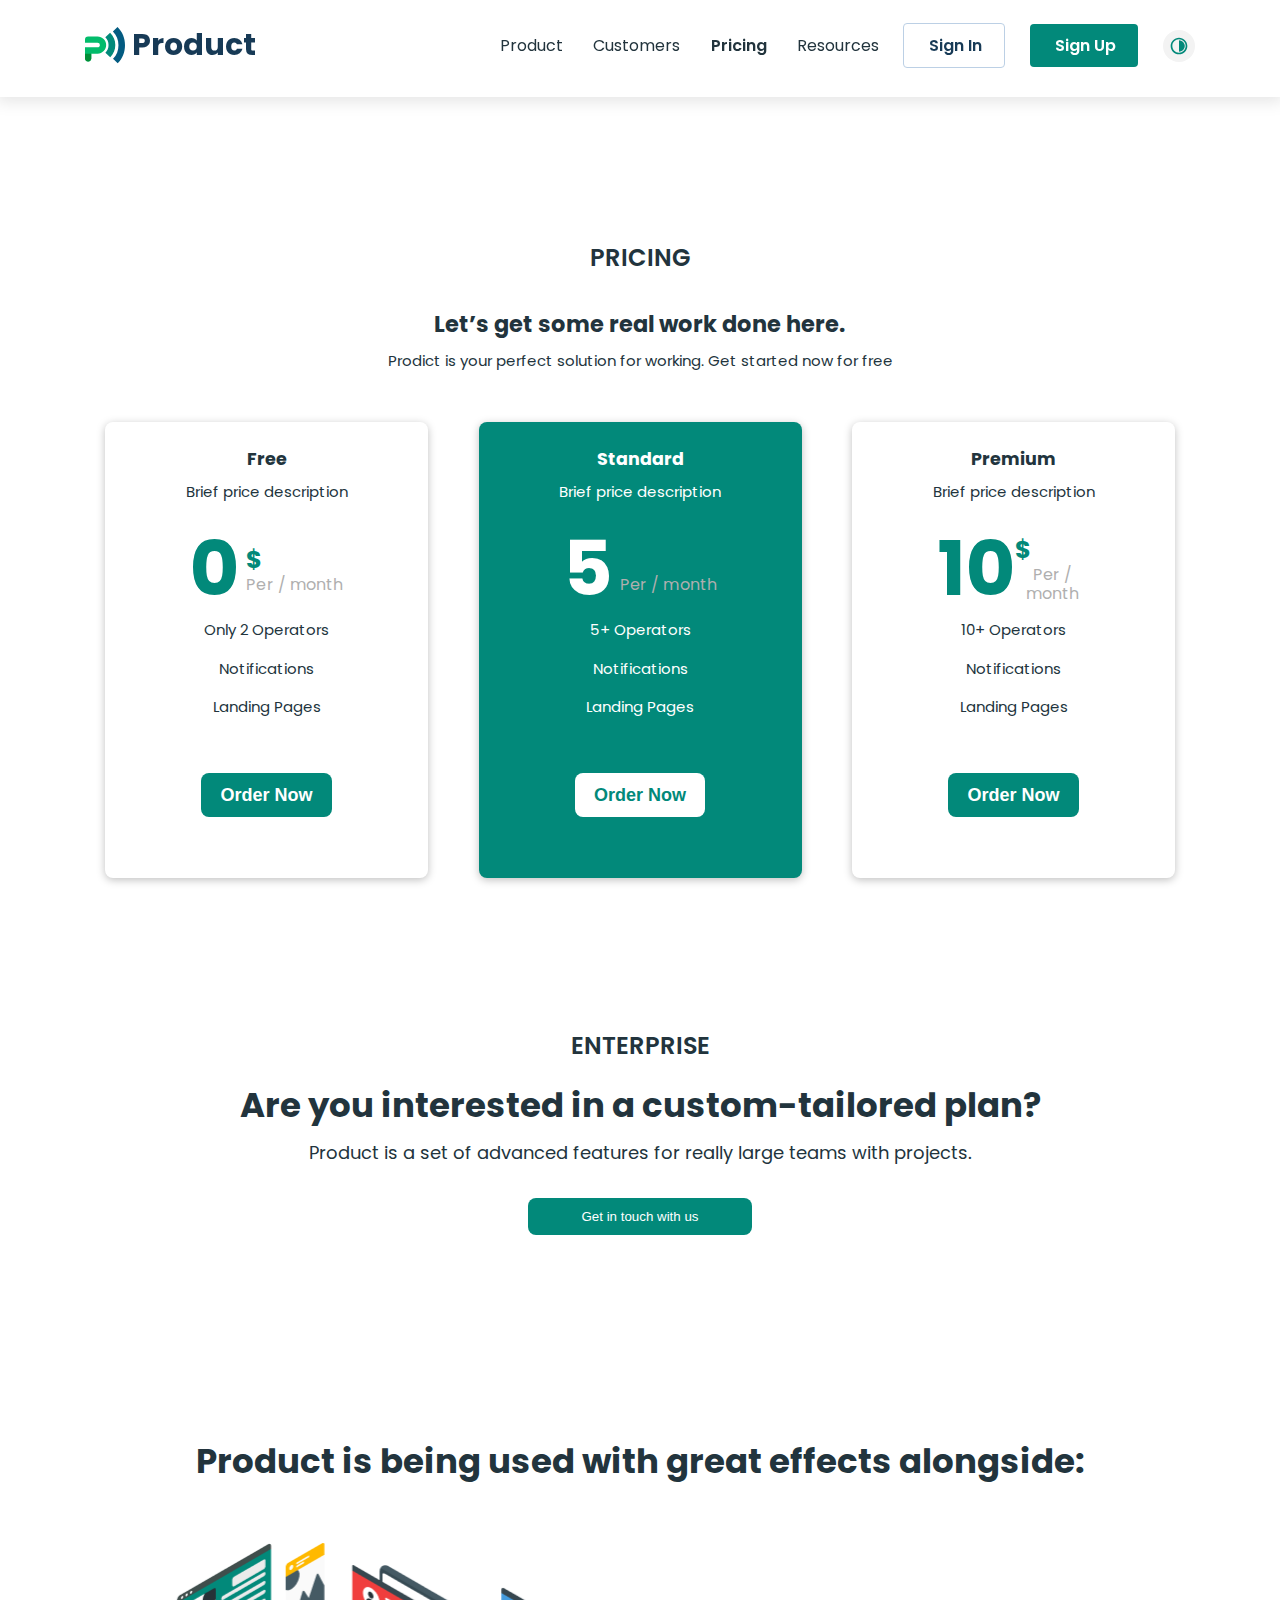
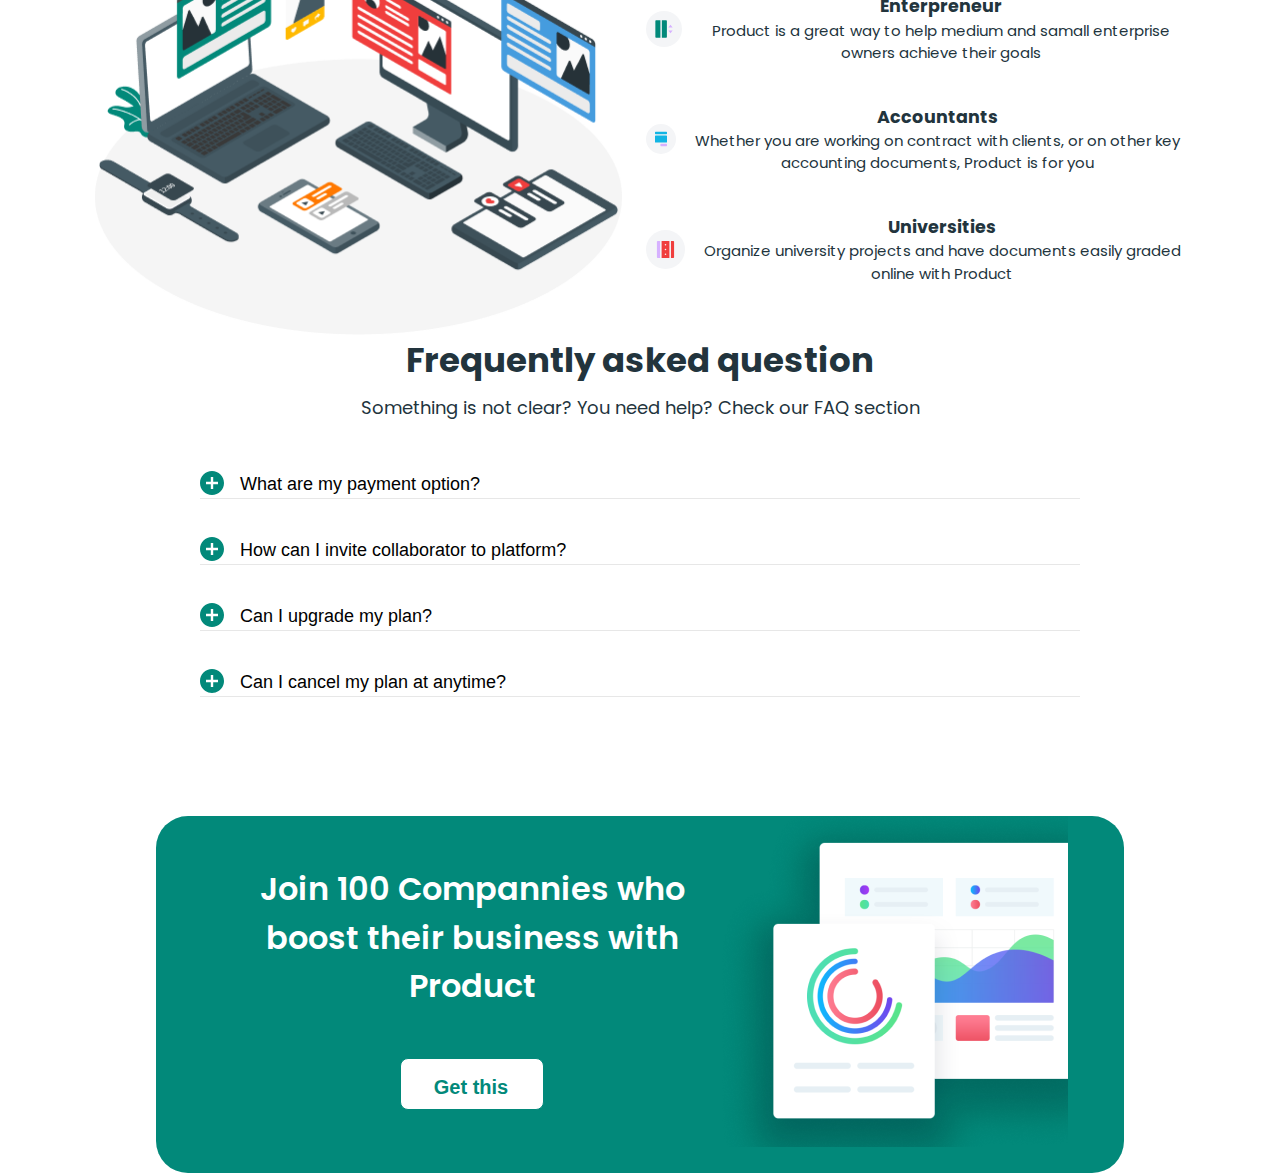
==== commit 20038705: "cta merge to main" ====
--- a/pricing.html
+++ b/pricing.html
@@ -87,7 +87,7 @@
                         <p class="pricing__free-descriptions">Landing Pages</p>
                         <button class="pricing__button--active">Order Now</button>
                     </li>
-        
+                    
                     <li class="pricing__item">
                         <h3 class="pricing__free-title">Premium</h3>
                         <p class="pricing__free-description">Brief price description</p>
@@ -186,6 +186,18 @@
             </div>
         </section>
         
+        <section class="cta">
+            <div class="cta__container container">
+                <h2 class="visually-hidden">My product cta</h2>
+                <div class="cta__content">
+                    <p class="cta__desc">Join 100 Compannies who boost their business with Product</p>
+                    <button class="cta__button button">Get this</button>
+        
+                </div>
+        
+            </div>
+        </section>
+        
     </main>
     <footer>
 
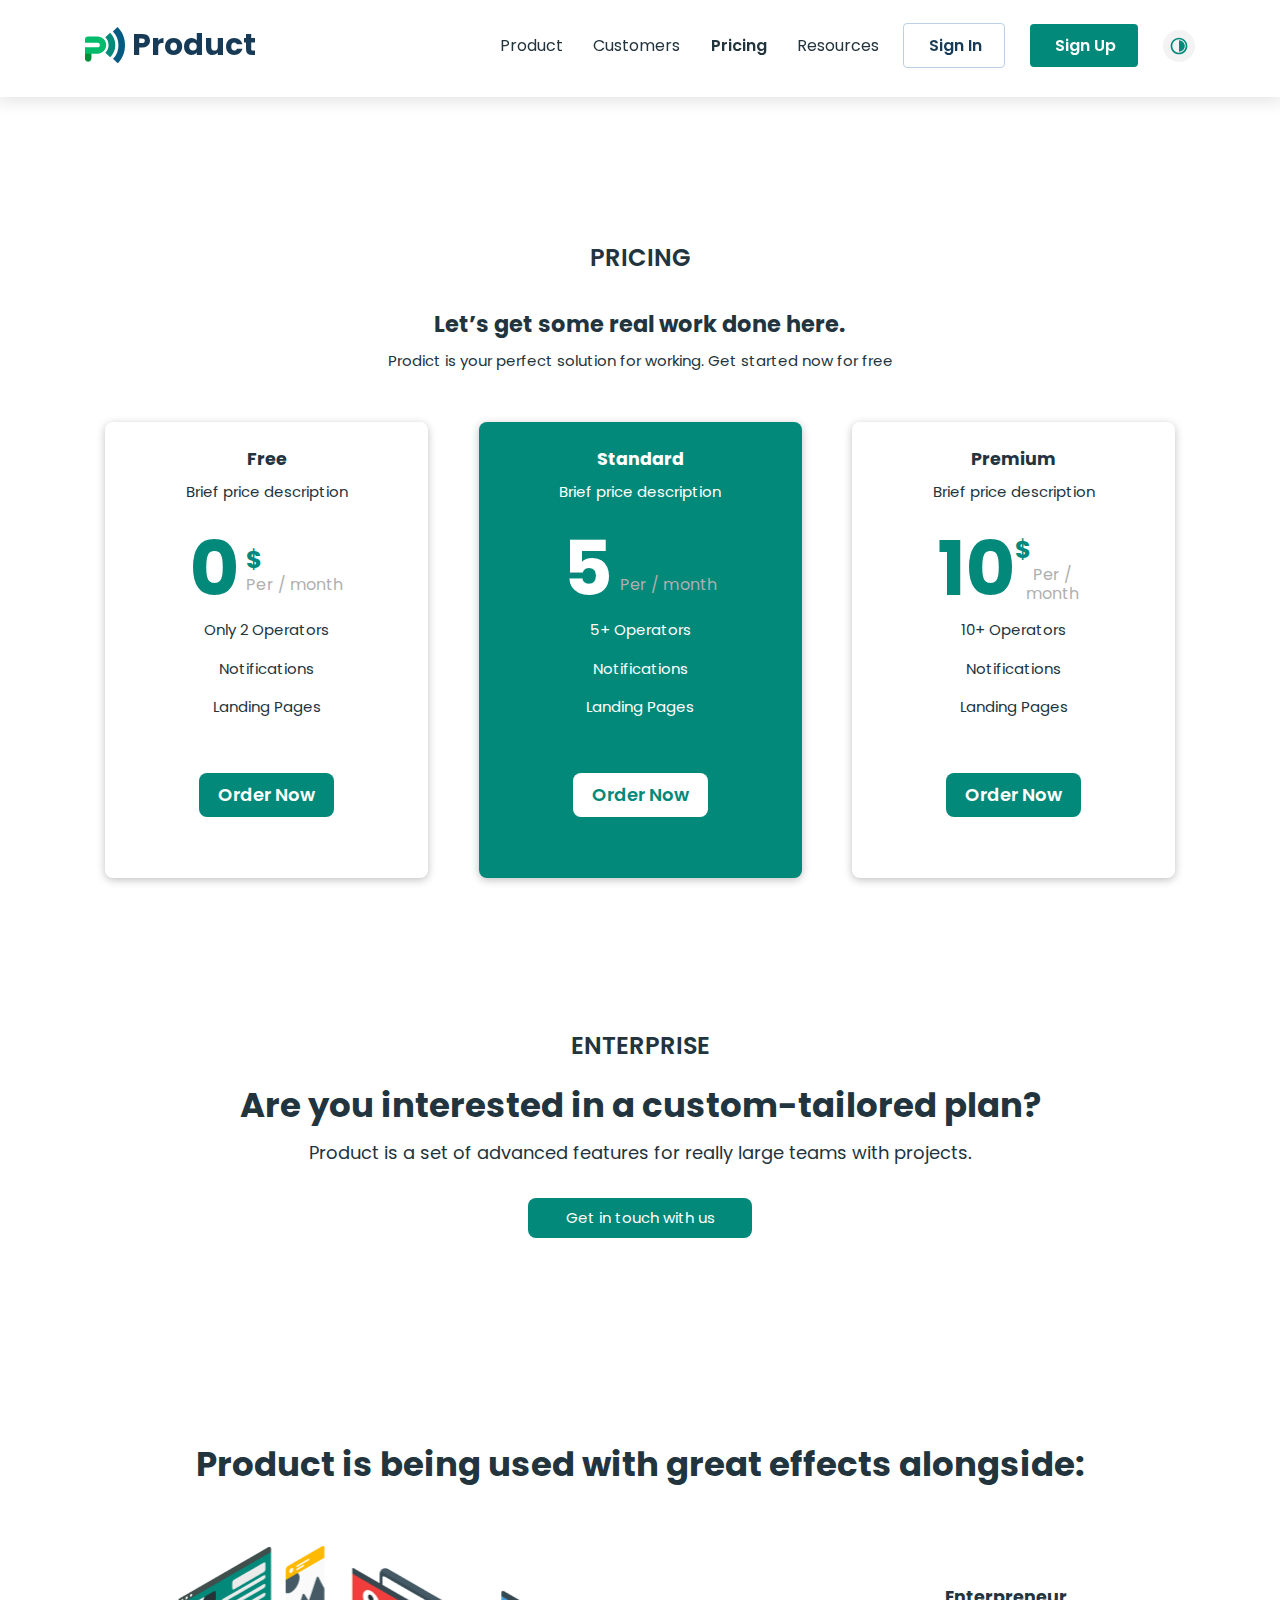
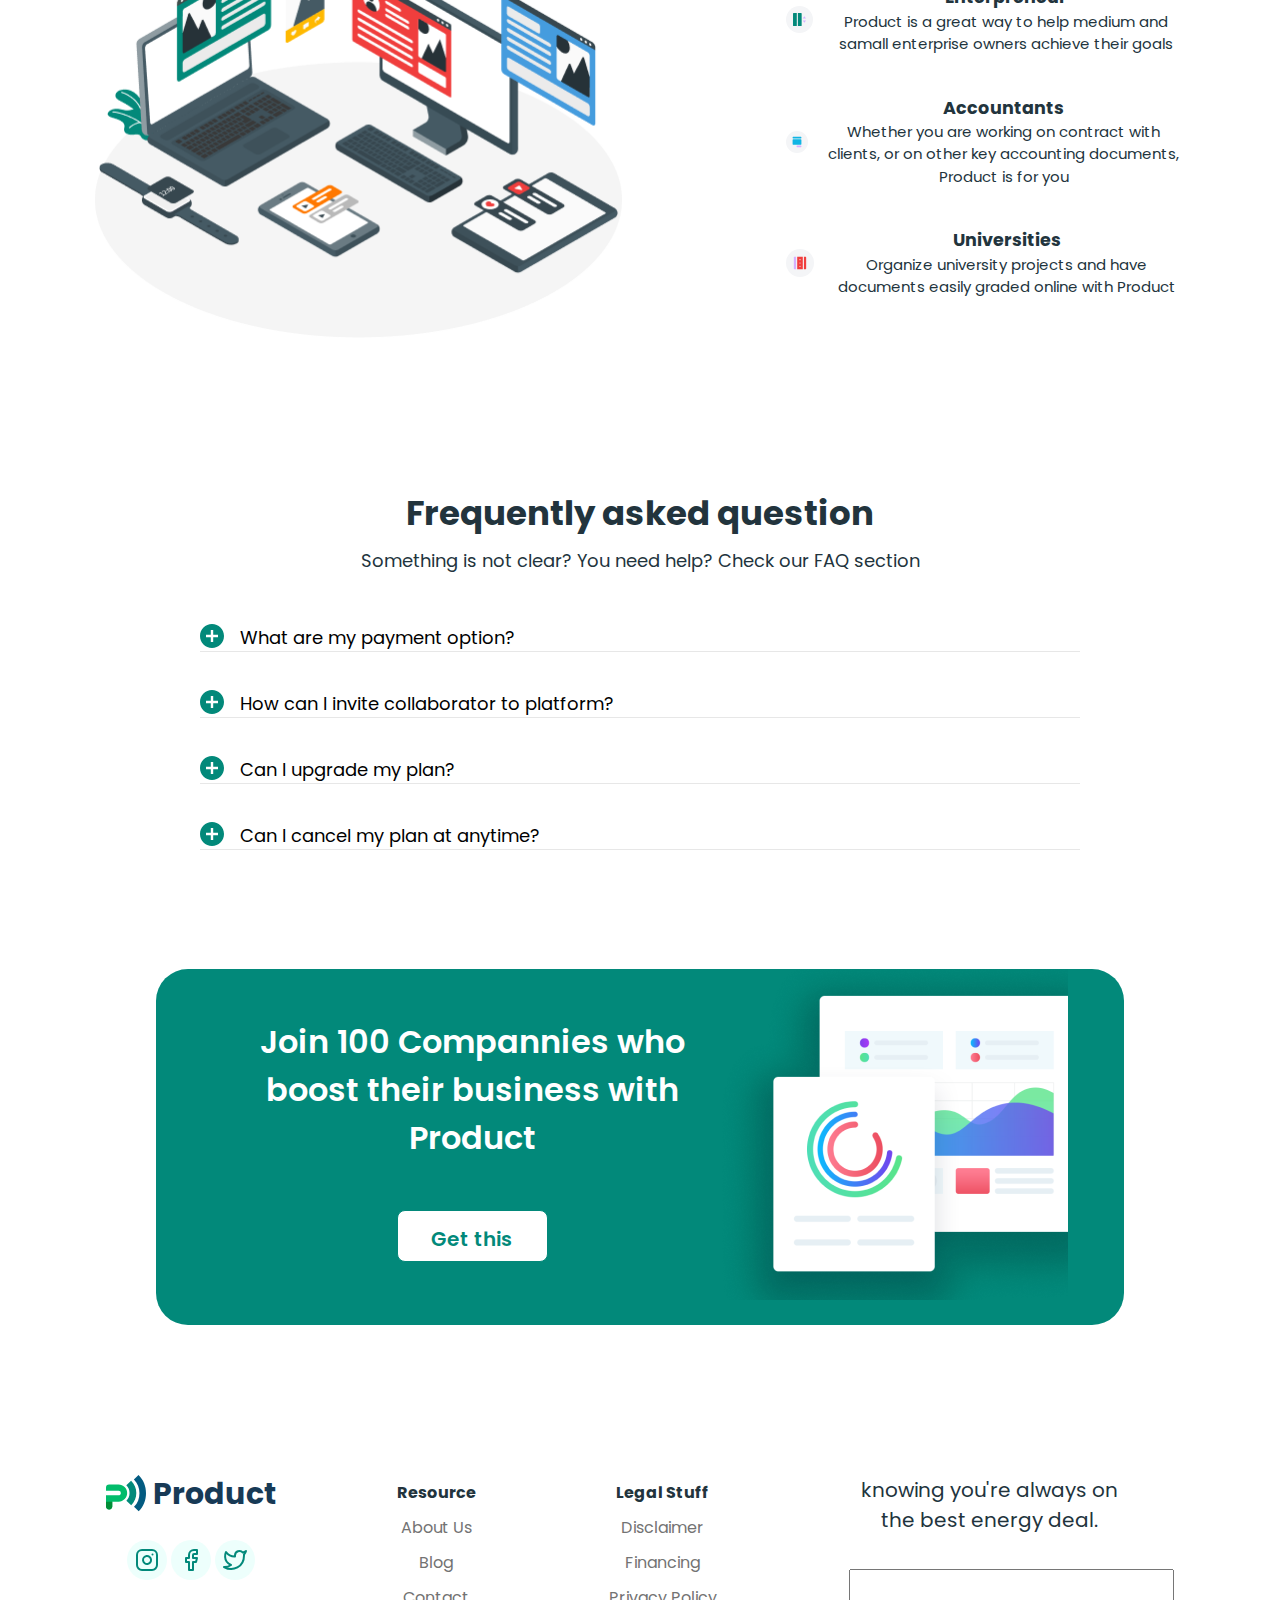
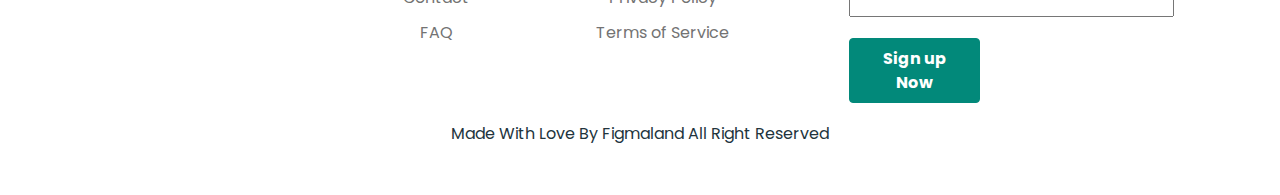
==== commit 636245c9: "finnaly finished exam maket" ====
--- a/pricing.html
+++ b/pricing.html
@@ -6,7 +6,8 @@
     <meta http-equiv="X-UA-Compatible" content="IE=edge">
     <meta name="viewport" content="width=device-width, initial-scale=1.0">
     <title>MyProduct</title>
-    <link rel="stylesheet" href="css/main.css">
+    <!-- <link rel="stylesheet" href="css/main.css"> -->
+    <link rel="stylesheet" href="css/main.min.css">
 </head>
 
 <body class="night-theme" id="night">
@@ -25,7 +26,8 @@
                         <li class="header__item"><a href="index.html" class="header__item-link white-color">Product</a>
                         </li>
                         <li class="header__item"><a href="#" class="header__item-link white-color">Customers</a></li>
-                        <li class="header__item"><a href="#" class="header__item-link header__item-link--active white-color">Pricing</a></li>
+                        <li class="header__item"><a href="#"
+                                class="header__item-link header__item-link--active white-color">Pricing</a></li>
                         <li class="header__item"><a href="#" class="header__item-link white-color">Resources</a></li>
                     </ul>
                 </nav>
@@ -54,7 +56,7 @@
                 <h1 class="pricing__page-title">Pricing</h1>
                 <h2 class="pricing__title">Let’s get some real work done here.</h2>
                 <p class="pricing__subtitle">Prodict is your perfect solution for working. Get started now for free</p>
-                
+
                 <ul class="pricing__list">
                     <li class="pricing__item">
                         <h3 class="pricing__free-title">Free</h3>
@@ -71,7 +73,7 @@
                         <p class="pricing__free-descriptions">Landing Pages</p>
                         <button class="pricing__button">Order Now</button>
                     </li>
-                    
+
                     <li class="pricing__item--active">
                         <h3 class="pricing__free-title">Standard</h3>
                         <p class="pricing__free-description">Brief price description</p>
@@ -87,7 +89,7 @@
                         <p class="pricing__free-descriptions">Landing Pages</p>
                         <button class="pricing__button--active">Order Now</button>
                     </li>
-                    
+
                     <li class="pricing__item">
                         <h3 class="pricing__free-title">Premium</h3>
                         <p class="pricing__free-description">Brief price description</p>
@@ -103,11 +105,11 @@
                         <p class="pricing__free-descriptions">Landing Pages</p>
                         <button class="pricing__button">Order Now</button>
                     </li>
-                    
+
                 </ul>
             </div>
         </section>
-        
+
         <!-- section enterprise -->
         <section class="enterprise">
             <div class="enterprise__container container">
@@ -115,7 +117,7 @@
                     ENTERPRISE
                 </h3>
                 <p class="enterprise__description">
-                    Are you interested  in a custom-tailored plan?
+                    Are you interested in a custom-tailored plan?
                 </p>
                 <p class="enterprise__desc">
                     Product is a set of advanced features for really large teams with projects.
@@ -135,21 +137,24 @@
                         <li class="effects__item effects__item--pause">
                             <div class="effects__item-content">
                                 <h3 class="effects__item-title">Enterpreneur</h3>
-                                <p class="effects__item-description">Product is a great way to help medium and samall enterprise
+                                <p class="effects__item-description">Product is a great way to help medium and samall
+                                    enterprise
                                     owners achieve their goals</p>
                             </div>
                         </li>
                         <li class="effects__item effects__item--file">
                             <div class="effects__item-content">
                                 <h3 class="effects__item-title">Accountants</h3>
-                                <p class="effects__item-description">Whether you are working on contract with clients, or on
+                                <p class="effects__item-description">Whether you are working on contract with clients,
+                                    or on
                                     other key accounting documents, Product is for you</p>
                             </div>
                         </li>
                         <li class="effects__item effects__item--red_file">
                             <div class="effects__item-content">
                                 <h3 class="effects__item-title">Universities</h3>
-                                <p class="effects__item-description">Organize university projects and have documents easily
+                                <p class="effects__item-description">Organize university projects and have documents
+                                    easily
                                     graded online with Product</p>
                             </div>
                         </li>
@@ -158,7 +163,7 @@
 
             </div>
         </section>
-        
+
         <section class="faqs">
             <div class="faqs__container container">
                 <h2 class="faqs__title">Frequently asked question</h2>
@@ -168,46 +173,118 @@
                 <ul class="faqs__list">
                     <li class="faqs__item">
                         <button class="faqs__btn">What are my payment option?</button>
-                        <p class="faqs__description">After creating your account you will have an oppurtunity to create your first project that will be associated withthe collaborators e-mail. An invitation  will be sent automatically. Then, invited user will have to confirm his account by e-mail and finish userd onboarding.</p>
+                        <p class="faqs__description">After creating your account you will have an oppurtunity to create
+                            your first project that will be associated withthe collaborators e-mail. An invitation will
+                            be sent automatically. Then, invited user will have to confirm his account by e-mail and
+                            finish userd onboarding.</p>
                     </li>
                     <li class="faqs__item">
                         <button class="faqs__btn">How can I invite collaborator to platform?</button>
-                        <p class="faqs__description">After creating your account you will have an oppurtunity to create your first project that will be associated withthe collaborators e-mail. An invitation  will be sent automatically. Then, invited user will have to confirm his account by e-mail and finish userd onboarding.</p>
+                        <p class="faqs__description">After creating your account you will have an oppurtunity to create
+                            your first project that will be associated withthe collaborators e-mail. An invitation will
+                            be sent automatically. Then, invited user will have to confirm his account by e-mail and
+                            finish userd onboarding.</p>
                     </li>
                     <li class="faqs__item">
                         <button class="faqs__btn">Can I upgrade my plan?</button>
-                        <p class="faqs__description">After creating your account you will have an oppurtunity to create your first project that will be associated withthe collaborators e-mail. An invitation  will be sent automatically. Then, invited user will have to confirm his account by e-mail and finish userd onboarding.</p>
+                        <p class="faqs__description">After creating your account you will have an oppurtunity to create
+                            your first project that will be associated withthe collaborators e-mail. An invitation will
+                            be sent automatically. Then, invited user will have to confirm his account by e-mail and
+                            finish userd onboarding.</p>
                     </li>
                     <li class="faqs__item">
                         <button class="faqs__btn">Can I cancel my plan at anytime?</button>
-                        <p class="faqs__description">After creating your account you will have an oppurtunity to create your first project that will be associated withthe collaborators e-mail. An invitation  will be sent automatically. Then, invited user will have to confirm his account by e-mail and finish userd onboarding.</p>
+                        <p class="faqs__description">After creating your account you will have an oppurtunity to create
+                            your first project that will be associated withthe collaborators e-mail. An invitation will
+                            be sent automatically. Then, invited user will have to confirm his account by e-mail and
+                            finish userd onboarding.</p>
                     </li>
                 </ul>
             </div>
         </section>
-        
+
         <section class="cta">
             <div class="cta__container container">
                 <h2 class="visually-hidden">My product cta</h2>
                 <div class="cta__content">
                     <p class="cta__desc">Join 100 Compannies who boost their business with Product</p>
                     <button class="cta__button button">Get this</button>
-        
+
                 </div>
-        
-            </div>
-        </section>
-        
+
+            </div>
+        </section>
+
     </main>
-    <footer>
-
-
-
+
+
+    <footer class="footer">
+        <div class="footer__container container">
+            <ul class="footer__list">
+                <li class="footer__item">
+                    <a class="logo footer__logo" href="/"><img class="logo__img" src="img/logo.svg" alt="logo"><strong
+                            class="logo__text">Product</strong></a>
+                    <div class="footer__socials">
+                        <a href="#" class="footer__social">
+                            <svg class="footer__social-img" width="40" height="41" fill="none"
+                                xmlns="http://www.w3.org/2000/svg">
+                                <circle cx="20" cy="20.016" r="20" fill="#EDFFFC" />
+                                <path
+                                    d="M25 10.016H15a5 5 0 0 0-5 5v10a5 5 0 0 0 5 5h10a5 5 0 0 0 5-5v-10a5 5 0 0 0-5-5Z"
+                                    stroke="#02897A" stroke-width="2" stroke-linecap="round" stroke-linejoin="round" />
+                                <path d="M24 19.386a4 4 0 1 1-7.913 1.173A4 4 0 0 1 24 19.386ZM25.5 14.516h.01"
+                                    stroke="#02897A" stroke-width="2" stroke-linecap="round" stroke-linejoin="round" />
+                                </svg>
+                        </a>
+                        <a href="#" class="footer__social">
+                            <svg class="footer__social-img" width="40" height="40" fill="none"
+                                xmlns="http://www.w3.org/2000/svg">
+                                <circle cx="20" cy="20" r="20" fill="#EDFFFC" />
+                                <path d="M26 10h-3a5 5 0 0 0-5 5v3h-3v4h3v8h4v-8h3l1-4h-4v-3a1 1 0 0 1 1-1h3v-4Z"
+                                    stroke="#02897A" stroke-width="2" stroke-linecap="round" stroke-linejoin="round" />
+                                </svg>
+                        </a>
+                        <a href="#" class="footer__social">
+                            <svg class="footer__social-img" width="40" height="40" fill="none"
+                                xmlns="http://www.w3.org/2000/svg">
+                                <circle cx="20" cy="20" r="20" fill="#EDFFFC" />
+                                <path
+                                    d="M31 11.01a10.902 10.902 0 0 1-3.14 1.53 4.48 4.48 0 0 0-7.86 3v1a10.66 10.66 0 0 1-9-4.53s-4 9 5 13a11.64 11.64 0 0 1-7 2c9 5 20 0 20-11.5 0-.278-.028-.556-.08-.83A7.72 7.72 0 0 0 31 11.01v0Z"
+                                    stroke="#02897A" stroke-width="2" stroke-linecap="round" stroke-linejoin="round" />
+                                </svg>
+                        </a>
+                    </div>
+                </li>
+                <li class="footer__item footer__item-resource">
+                    <a href="" class="footer__link"><strong class="footer__head">Resource</strong></a>
+                    <a href="" class="footer__link">About Us</a>
+                    <a href="" class="footer__link">Blog</a>
+                    <a href="" class="footer__link">Contact</a>
+                    <a href="" class="footer__link">FAQ</a>
+                </li>
+                <li class="footer__item footer__item-legal">
+                    <a href="" class="footer__link"><strong class="footer__head">Legal Stuff</strong></a>
+                    <a href="" class="footer__link">Disclaimer</a>
+                    <a href="" class="footer__link">Financing</a>
+                    <a href="" class="footer__link">Privacy Policy</a>
+                    <a href="" class="footer__link">Terms of Service</a>
+                </li>
+                <li class="footer__item">
+                    <p class="footer__description">knowing you're always on the best energy deal.</p>
+                    <input class="footer__input" type="text">
+                    <button class="footer__btn">Sign up Now</button>
+                </li>
+            </ul>
+            <p class="footer__end">Made With Love By Figmaland All Right Reserved</p>
+        </div>
     </footer>
 
+
+
+
     <script src="js/main.js"></script>
 
 </body>
 
-        
+
 </html>--- a/css/main.css
+++ b/css/main.css
@@ -1,3 +1,346 @@
+/*! normalize.css v8.0.1 | MIT License | github.com/necolas/normalize.css */
+/* Document
+   ========================================================================== */
+/**
+ * 1. Correct the line height in all browsers.
+ * 2. Prevent adjustments of font size after orientation changes in iOS.
+ */
+html {
+  line-height: 1.15;
+  /* 1 */
+  -webkit-text-size-adjust: 100%;
+  /* 2 */
+}
+
+/* Sections
+   ========================================================================== */
+/**
+ * Remove the margin in all browsers.
+ */
+body {
+  margin: 0;
+}
+
+/**
+ * Render the `main` element consistently in IE.
+ */
+main {
+  display: block;
+}
+
+/**
+ * Correct the font size and margin on `h1` elements within `section` and
+ * `article` contexts in Chrome, Firefox, and Safari.
+ */
+h1 {
+  font-size: 2em;
+  margin: 0.67em 0;
+}
+
+/* Grouping content
+   ========================================================================== */
+/**
+ * 1. Add the correct box sizing in Firefox.
+ * 2. Show the overflow in Edge and IE.
+ */
+hr {
+  -webkit-box-sizing: content-box;
+          box-sizing: content-box;
+  /* 1 */
+  height: 0;
+  /* 1 */
+  overflow: visible;
+  /* 2 */
+}
+
+/**
+ * 1. Correct the inheritance and scaling of font size in all browsers.
+ * 2. Correct the odd `em` font sizing in all browsers.
+ */
+pre {
+  font-family: monospace, monospace;
+  /* 1 */
+  font-size: 1em;
+  /* 2 */
+}
+
+/* Text-level semantics
+   ========================================================================== */
+/**
+ * Remove the gray background on active links in IE 10.
+ */
+a {
+  background-color: transparent;
+}
+
+/**
+ * 1. Remove the bottom border in Chrome 57-
+ * 2. Add the correct text decoration in Chrome, Edge, IE, Opera, and Safari.
+ */
+abbr[title] {
+  border-bottom: none;
+  /* 1 */
+  text-decoration: underline;
+  /* 2 */
+  -webkit-text-decoration: underline dotted;
+          text-decoration: underline dotted;
+  /* 2 */
+}
+
+/**
+ * Add the correct font weight in Chrome, Edge, and Safari.
+ */
+b,
+strong {
+  font-weight: bolder;
+}
+
+/**
+ * 1. Correct the inheritance and scaling of font size in all browsers.
+ * 2. Correct the odd `em` font sizing in all browsers.
+ */
+code,
+kbd,
+samp {
+  font-family: monospace, monospace;
+  /* 1 */
+  font-size: 1em;
+  /* 2 */
+}
+
+/**
+ * Add the correct font size in all browsers.
+ */
+small {
+  font-size: 80%;
+}
+
+/**
+ * Prevent `sub` and `sup` elements from affecting the line height in
+ * all browsers.
+ */
+sub,
+sup {
+  font-size: 75%;
+  line-height: 0;
+  position: relative;
+  vertical-align: baseline;
+}
+
+sub {
+  bottom: -0.25em;
+}
+
+sup {
+  top: -0.5em;
+}
+
+/* Embedded content
+   ========================================================================== */
+/**
+ * Remove the border on images inside links in IE 10.
+ */
+img {
+  border-style: none;
+}
+
+/* Forms
+   ========================================================================== */
+/**
+ * 1. Change the font styles in all browsers.
+ * 2. Remove the margin in Firefox and Safari.
+ */
+button,
+input,
+optgroup,
+select,
+textarea {
+  font-family: inherit;
+  /* 1 */
+  font-size: 100%;
+  /* 1 */
+  line-height: 1.15;
+  /* 1 */
+  margin: 0;
+  /* 2 */
+}
+
+/**
+ * Show the overflow in IE.
+ * 1. Show the overflow in Edge.
+ */
+button,
+input {
+  /* 1 */
+  overflow: visible;
+}
+
+/**
+ * Remove the inheritance of text transform in Edge, Firefox, and IE.
+ * 1. Remove the inheritance of text transform in Firefox.
+ */
+button,
+select {
+  /* 1 */
+  text-transform: none;
+}
+
+/**
+ * Correct the inability to style clickable types in iOS and Safari.
+ */
+button,
+[type="button"],
+[type="reset"],
+[type="submit"] {
+  -webkit-appearance: button;
+}
+
+/**
+ * Remove the inner border and padding in Firefox.
+ */
+button::-moz-focus-inner,
+[type="button"]::-moz-focus-inner,
+[type="reset"]::-moz-focus-inner,
+[type="submit"]::-moz-focus-inner {
+  border-style: none;
+  padding: 0;
+}
+
+/**
+ * Restore the focus styles unset by the previous rule.
+ */
+button:-moz-focusring,
+[type="button"]:-moz-focusring,
+[type="reset"]:-moz-focusring,
+[type="submit"]:-moz-focusring {
+  outline: 1px dotted ButtonText;
+}
+
+/**
+ * Correct the padding in Firefox.
+ */
+fieldset {
+  padding: 0.35em 0.75em 0.625em;
+}
+
+/**
+ * 1. Correct the text wrapping in Edge and IE.
+ * 2. Correct the color inheritance from `fieldset` elements in IE.
+ * 3. Remove the padding so developers are not caught out when they zero out
+ *    `fieldset` elements in all browsers.
+ */
+legend {
+  -webkit-box-sizing: border-box;
+          box-sizing: border-box;
+  /* 1 */
+  color: inherit;
+  /* 2 */
+  display: table;
+  /* 1 */
+  max-width: 100%;
+  /* 1 */
+  padding: 0;
+  /* 3 */
+  white-space: normal;
+  /* 1 */
+}
+
+/**
+ * Add the correct vertical alignment in Chrome, Firefox, and Opera.
+ */
+progress {
+  vertical-align: baseline;
+}
+
+/**
+ * Remove the default vertical scrollbar in IE 10+.
+ */
+textarea {
+  overflow: auto;
+}
+
+/**
+ * 1. Add the correct box sizing in IE 10.
+ * 2. Remove the padding in IE 10.
+ */
+[type="checkbox"],
+[type="radio"] {
+  -webkit-box-sizing: border-box;
+          box-sizing: border-box;
+  /* 1 */
+  padding: 0;
+  /* 2 */
+}
+
+/**
+ * Correct the cursor style of increment and decrement buttons in Chrome.
+ */
+[type="number"]::-webkit-inner-spin-button,
+[type="number"]::-webkit-outer-spin-button {
+  height: auto;
+}
+
+/**
+ * 1. Correct the odd appearance in Chrome and Safari.
+ * 2. Correct the outline style in Safari.
+ */
+[type="search"] {
+  -webkit-appearance: textfield;
+  /* 1 */
+  outline-offset: -2px;
+  /* 2 */
+}
+
+/**
+ * Remove the inner padding in Chrome and Safari on macOS.
+ */
+[type="search"]::-webkit-search-decoration {
+  -webkit-appearance: none;
+}
+
+/**
+ * 1. Correct the inability to style clickable types in iOS and Safari.
+ * 2. Change font properties to `inherit` in Safari.
+ */
+::-webkit-file-upload-button {
+  -webkit-appearance: button;
+  /* 1 */
+  font: inherit;
+  /* 2 */
+}
+
+/* Interactive
+   ========================================================================== */
+/*
+ * Add the correct display in Edge, IE 10+, and Firefox.
+ */
+details {
+  display: block;
+}
+
+/*
+ * Add the correct display in all browsers.
+ */
+summary {
+  display: list-item;
+}
+
+/* Misc
+   ========================================================================== */
+/**
+ * Add the correct display in IE 10+.
+ */
+template {
+  display: none;
+}
+
+/**
+ * Add the correct display in IE 10.
+ */
+[hidden] {
+  display: none;
+}
+
 /* poppins-regular - latin */
 @font-face {
   font-family: 'Poppins';
@@ -2585,7 +2928,7 @@
 }
 
 .effects__item {
-  max-width: 400;
+  max-width: 400px;
   display: -webkit-box;
   display: -ms-flexbox;
   display: flex;
@@ -2698,6 +3041,10 @@
   }
 }
 
+.faqs {
+  margin-top: 150px;
+}
+
 .faqs__container {
   max-width: 920px;
 }
@@ -2830,7 +3177,9 @@
   color: #1F2E35;
 }
 
-.night-theme--active .testimonials p, h4, h5 {
+.night-theme--active .testimonials p,
+h4,
+h5 {
   color: black;
 }
 /*# sourceMappingURL=main.css.map */--- a/css/main.min.css
+++ b/css/main.min.css
@@ -0,0 +1 @@
+/*! normalize.css v8.0.1 | MIT License | github.com/necolas/normalize.css */html{line-height:1.15;-webkit-text-size-adjust:100%}body{margin:0}main{display:block}h1{font-size:2em;margin:.67em 0}hr{-webkit-box-sizing:content-box;box-sizing:content-box;height:0;overflow:visible}pre{font-family:monospace,monospace;font-size:1em}a{background-color:transparent}abbr[title]{border-bottom:none;text-decoration:underline;-webkit-text-decoration:underline dotted;text-decoration:underline dotted}b,strong{font-weight:bolder}code,kbd,samp{font-family:monospace,monospace;font-size:1em}small{font-size:80%}sub,sup{font-size:75%;line-height:0;position:relative;vertical-align:baseline}sub{bottom:-.25em}sup{top:-.5em}img{border-style:none}button,input,optgroup,select,textarea{font-family:inherit;font-size:100%;line-height:1.15;margin:0}button,input{overflow:visible}button,select{text-transform:none}[type=button],[type=reset],[type=submit],button{-webkit-appearance:button}[type=button]::-moz-focus-inner,[type=reset]::-moz-focus-inner,[type=submit]::-moz-focus-inner,button::-moz-focus-inner{border-style:none;padding:0}[type=button]:-moz-focusring,[type=reset]:-moz-focusring,[type=submit]:-moz-focusring,button:-moz-focusring{outline:1px dotted ButtonText}fieldset{padding:.35em .75em .625em}legend{-webkit-box-sizing:border-box;box-sizing:border-box;color:inherit;display:table;max-width:100%;padding:0;white-space:normal}progress{vertical-align:baseline}textarea{overflow:auto}[type=checkbox],[type=radio]{-webkit-box-sizing:border-box;box-sizing:border-box;padding:0}[type=number]::-webkit-inner-spin-button,[type=number]::-webkit-outer-spin-button{height:auto}[type=search]{-webkit-appearance:textfield;outline-offset:-2px}[type=search]::-webkit-search-decoration{-webkit-appearance:none}::-webkit-file-upload-button{-webkit-appearance:button;font:inherit}details{display:block}summary{display:list-item}template{display:none}[hidden]{display:none}@font-face{font-family:Poppins;font-style:normal;font-weight:400;font-display:swap;src:local(""),url("../fonts/poppins-v19-latin-regular.woff2") format("woff2"),url("../fonts/poppins-v19-latin-regular.woff") format("woff")}@font-face{font-family:Poppins;font-style:normal;font-weight:600;font-display:swap;src:local(""),url("../fonts/poppins-v19-latin-600.woff2") format("woff2"),url("../fonts/poppins-v19-latin-600.woff") format("woff")}@font-face{font-family:Poppins;font-style:normal;font-weight:700;font-display:swap;src:local(""),url("../fonts/poppins-v19-latin-700.woff2") format("woff2"),url("../fonts/poppins-v19-latin-700.woff") format("woff")}*,::after,::before{-webkit-box-sizing:border-box;box-sizing:border-box;margin:0;padding:0}body{margin-top:90px;font-family:poppins,sans-serif;font-size:15px;line-height:1.5;color:#22343d;height:100vh;-webkit-transition:background-color .4s;transition:background-color .4s;display:-webkit-box;display:-ms-flexbox;display:flex;-webkit-box-orient:vertical;-webkit-box-direction:normal;-ms-flex-direction:column;flex-direction:column}header{position:fixed;z-index:5;width:100%;top:0;left:0;top:0;left:0;width:100%;background-color:#fff;-webkit-transition:background-color .4s;transition:background-color .4s;z-index:5;-webkit-box-shadow:0 2px 15px 3px rgba(0,0,0,.1);box-shadow:0 2px 15px 3px rgba(0,0,0,.1)}main{-webkit-box-flex:1;-ms-flex-positive:1;flex-grow:1}img{max-width:100%;height:auto}a{text-decoration:none}.visually-hidden{clip:rect(0 0 0 0);-webkit-clip-path:inset(50%);clip-path:inset(50%);height:1px;overflow:hidden;position:absolute;white-space:nowrap;width:1px}.container{max-width:1131px;margin:0 auto;padding:0 20px}.button{color:#fff;background-color:#02897a;border:1px solid transparent;border-radius:4px;padding:10px 22px 9px 25px}.button:hover{cursor:pointer;color:#02897a;background-color:transparent;border:1px solid #02897a}.logo{width:171px;display:-webkit-box;display:-ms-flexbox;display:flex;-webkit-box-align:center;-ms-flex-align:center;align-items:center;-webkit-box-pack:justify;-ms-flex-pack:justify;justify-content:space-between}.logo__img{width:40px;height:36.36px}.logo__text{font-family:poppins,sans-serif;font-weight:700;font-size:30px;line-height:28px;color:#173a56}@media only screen and (max-width:1131px){.logo{width:160px;-webkit-box-pack:unset;-ms-flex-pack:unset;justify-content:unset}.logo__text{margin-left:12px}}.header__list{list-style:none;margin:0;padding:0;width:379px;margin:0;display:-webkit-box;display:-ms-flexbox;display:flex;-webkit-box-pack:justify;-ms-flex-pack:justify;justify-content:space-between}.header__item-link{font-family:poppins,sans-serif;font-weight:500;font-size:16px;line-height:28px;color:#22343d}.header__item-link:hover{font-weight:600}.header__item-link--active{font-family:poppins,sans-serif;font-weight:600;font-size:16px;line-height:28px}@media only screen and (max-width:1131px){.header__list{width:300px;margin-right:0;padding:0 7px}.header__item-link{font-family:poppins,sans-serif;font-weight:500;font-size:13px;line-height:22px}.header__item-link--active{font-weight:600}}@media only screen and (max-width:768px){.header__list{-webkit-box-orient:vertical;-webkit-box-direction:normal;-ms-flex-direction:column;flex-direction:column;margin:0;padding:0}.header__item-link{margin:0;padding:0;font-family:poppins,sans-serif;font-weight:600;font-size:27px;line-height:54px;color:#fff;padding-bottom:5px}.header__item-link:hover{-webkit-transform:scale(1.2);transform:scale(1.2);-webkit-transition:-webkit-transform .4s;transition:-webkit-transform .4s;transition:transform .4s;transition:transform .4s,-webkit-transform .4s}.header__item-link--active{font-weight:700}}@-webkit-keyframes to-left{0%{-webkit-transform:translateX(100%);transform:translateX(100%)}100%{-webkit-transform:translateX(0);transform:translateX(0)}}@keyframes to-left{0%{-webkit-transform:translateX(100%);transform:translateX(100%)}100%{-webkit-transform:translateX(0);transform:translateX(0)}}@-webkit-keyframes to-back{0%{-webkit-transform:translateX(0);transform:translateX(0)}100%{-webkit-transform:translateX(100%);transform:translateX(100%)}}@keyframes to-back{0%{-webkit-transform:translateX(0);transform:translateX(0)}100%{-webkit-transform:translateX(100%);transform:translateX(100%)}}.header__container{max-width:1150px;padding-top:23px;padding-bottom:29px;display:-webkit-box;display:-ms-flexbox;display:flex;-webkit-box-align:center;-ms-flex-align:center;align-items:center}.header__logo{margin-right:auto}.header__box{width:695px;display:-webkit-box;display:-ms-flexbox;display:flex;-webkit-box-align:center;-ms-flex-align:center;align-items:center}.header__buttons{margin-left:auto;max-width:292px;width:100%;display:-webkit-box;display:-ms-flexbox;display:flex;-webkit-box-pack:justify;-ms-flex-pack:justify;justify-content:space-between;-webkit-box-align:center;-ms-flex-align:center;align-items:center}.header__button{font-family:poppins,sans-serif;font-weight:600;font-size:16px;line-height:24px;color:#173a56;padding:10px 22px 9px 25px;background-color:transparent;border:1px solid #bcd0e5;border-radius:4px}.header__button:hover{color:#fff;background-color:#02897a;cursor:pointer;border:1px solid #02897a}.header__button :focus{border:none}.header__button--register{color:#fff;background-color:#02897a;border:#02897a}.header__button--register:hover{color:#02897a;background-color:transparent;border:1px solid #02897a}.header__button-daynight{width:32px;height:32px;padding:6px;background-color:#f3f3f3;border:none;border-radius:50%}.header__button-daynight:hover{cursor:pointer}.header__button-daynight:focus{border:none}.header__burger{display:none;width:28px;height:19px;border:none;background-color:transparent}.header__burger-inner,.header__burger::after,.header__burger::before{width:24px;height:3px;background-color:#173a56;border-radius:14px;-webkit-transition:.5s ease all;transition:.5s ease all;content:''}@media only screen and (max-width:1131px){.header__container{max-width:1131px;display:-webkit-box;display:-ms-flexbox;display:flex}.header__logo{margin-right:6%}.header__box{max-width:695px;margin-left:auto}.header__buttons{margin-left:auto;max-width:242px}.header__button{font-family:poppins,sans-serif;font-weight:600;font-size:13px;line-height:22px;padding:7.5px 18px 6.5px 21px}}@media only screen and (max-width:768px){.header__container{max-width:380px;padding-left:15px;padding-right:15px;margin:0 auto;-webkit-box-pack:justify;-ms-flex-pack:justify;justify-content:space-between}.header__box{display:none;margin:0;padding:0;-webkit-animation:to-back .4s;animation:to-back .4s}.header__logo{margin:0;padding:0;margin-right:auto}.header__buttons{margin:0;padding:0}.header__burger{display:-webkit-box;display:-ms-flexbox;display:flex;-webkit-box-orient:vertical;-webkit-box-direction:normal;-ms-flex-direction:column;flex-direction:column;-webkit-box-pack:justify;-ms-flex-pack:justify;justify-content:space-between}.header__burger--opened{position:relative}.header__burger--opened .header__burger-inner{display:none}.header__burger--opened::after,.header__burger--opened::before{width:21.69px;height:3.69px;position:absolute;left:50%;top:50%}.header__burger--opened::after{-webkit-transform:translate(-50%,-50%) rotate(45deg);transform:translate(-50%,-50%) rotate(45deg)}.header__burger--opened::before{margin-bottom:0;-webkit-transform:translate(-50%,-50%) rotate(-45deg);transform:translate(-50%,-50%) rotate(-45deg)}.header__shadow--activated{width:100%;height:calc(100vh - 88px);position:absolute;top:100%;left:0;right:0;bottom:0;background:#000;mix-blend-mode:normal;opacity:.75;z-index:2}.header__box--opened{-webkit-animation:to-left .4s;animation:to-left .4s;width:60%;height:calc(100vh - 88px);background-color:#000;padding:30px;display:-webkit-box;display:-ms-flexbox;display:flex;-webkit-box-orient:vertical;-webkit-box-direction:normal;-ms-flex-direction:column;flex-direction:column;-webkit-box-pack:unset;-ms-flex-pack:unset;justify-content:unset;-webkit-box-align:unset;-ms-flex-align:unset;align-items:unset;position:absolute;top:100%;right:0;z-index:3}.header__buttons{max-width:180px;display:-webkit-box;display:-ms-flexbox;display:flex;margin:0;padding:0;position:absolute;top:280px}.header__button{font-family:poppins,sans-serif;font-weight:600;font-size:10px;line-height:22px;padding:5px 14px 5px 14px;color:#fff}}.intro{margin-top:25px}.intro__container{display:-webkit-box;display:-ms-flexbox;display:flex;-webkit-box-align:center;-ms-flex-align:center;align-items:center;-webkit-box-pack:justify;-ms-flex-pack:justify;justify-content:space-between}.intro__container::after{width:600px;height:555px;background-image:url(../../img/intro.png);background-size:contain;background-repeat:no-repeat;content:''}@media only screen and (-webkit-min-device-pixel-ratio:2),only screen and (min--moz-device-pixel-ratio:2),only screen and (min-device-pixel-ratio:2),only screen and (min-resolution:192dpi),only screen and (min-resolution:2dppx){.intro__container::after{background-image:url(../../img/intro@2x.png)}}.intro__content{max-width:518px}.intro__title{font-family:poppins,sans-serif;font-weight:700;font-size:40px;line-height:60px;color:#22343d}.intro__description{font-family:poppins,sans-serif;font-weight:400;font-size:18px;line-height:28px;color:#22343d;margin-bottom:45px}.intro__buttons{max-width:366px;display:-webkit-box;display:-ms-flexbox;display:flex;-webkit-box-pack:justify;-ms-flex-pack:justify;justify-content:space-between;-webkit-box-align:center;-ms-flex-align:center;align-items:center}.intro__button{font-family:poppins,sans-serif;font-weight:700;font-size:16px;line-height:24px;color:#fff;padding:15px 41px 14px;background-color:#02897a;border:1px solid #02897a;border-radius:4px}.intro__button:hover{cursor:pointer;color:#02897a;background-color:transparent;border:1px solid #02897a}.intro__link{width:161px;display:-webkit-box;display:-ms-flexbox;display:flex;-webkit-box-pack:justify;-ms-flex-pack:justify;justify-content:space-between;-webkit-box-align:center;-ms-flex-align:center;align-items:center}.intro__link-text{font-family:poppins,sans-serif;font-weight:600;font-size:16px;line-height:24px;color:#02897a!important;text-decoration:underline}.intro__link-text:hover{text-decoration:none;-webkit-transform:scale(1.02);transform:scale(1.02)}@media only screen and (max-width:1131px){.intro__container::after{width:560px}.intro__content{width:47.47%;padding-right:2px}.intro__title{font-family:poppins,sans-serif;font-weight:600;font-size:30px;line-height:40px;margin-bottom:10px}.intro__description{font-family:poppins,sans-serif;font-weight:400;font-size:14px;line-height:24px}.intro__button{padding:10px 18px}.intro__link{width:144px}.intro__link-text{font-family:poppins,sans-serif;font-weight:600;font-size:14px;line-height:20px}}@media only screen and (max-width:768px){.intro__container{-webkit-box-orient:vertical;-webkit-box-direction:reverse;-ms-flex-direction:column-reverse;flex-direction:column-reverse}.intro__container::after{width:338px;height:310px}.intro__content{width:369px;text-align:center}.intro__title{font-family:poppins,sans-serif;font-weight:700;font-size:36px;line-height:60px;margin-bottom:16px}.intro__description{font-family:poppins,sans-serif;font-weight:400;font-size:18px;line-height:28px}.intro__buttons{width:335px}.intro__button{font-family:poppins,sans-serif;font-weight:700;font-size:16px;line-height:24px;padding:15px 24px 14px 25px}.intro__link{width:165px}.intro__link-text{font-family:poppins,sans-serif;font-weight:600;font-size:16px;line-height:24px}}.built{margin-top:114px;margin-bottom:200px;width:100%;height:543px;background-image:url(../img/built-bg.png);background-repeat:no-repeat;background-position:center center;background-size:cover;-webkit-transition:background-image .4s;transition:background-image .4s}.built__title{width:529px;margin-left:auto;margin-right:auto;margin-bottom:66px;font-family:poppins,sans-serif;font-weight:700;font-size:32px;line-height:48px;color:#22343d;text-align:center}.built__list{max-width:1095px;display:-webkit-box;display:-ms-flexbox;display:flex;-webkit-box-pack:justify;-ms-flex-pack:justify;justify-content:space-between;list-style:none;margin:0;padding:0}.built__item{width:240px}.built__item::before{display:inline-block;width:50px;height:50px;background-size:cover;margin-bottom:30px;content:''}.built__item--first::before{background-image:url(../img/built-first.svg)}.built__item--design::before{background-image:url(../img/built-design.svg)}.built__item--preference::before{background-image:url(../img/built-preference.svg)}.built__item--five::before{background-image:url(../img/built-five.svg)}.built__item-title{font-family:poppins,sans-serif;font-weight:600;font-size:22px;line-height:33px;color:#22343d;margin-bottom:13px}.built__item-description{font-family:poppins,sans-serif;font-weight:400;font-size:16px;line-height:26px;color:#22343d}.built__button{display:block;width:-webkit-fit-content;width:-moz-fit-content;width:fit-content;margin-top:60px;margin-left:auto;margin-right:auto;padding:15px 32px 14px 34px;text-transform:uppercase;font-weight:700}@media only screen and (max-width:1131px){.built{height:743px}.built__list{margin-left:auto;margin-right:auto;-ms-flex-wrap:wrap;flex-wrap:wrap}.built__item{width:364px;text-align:center}.built__item--design,.built__item--first{margin-bottom:40px}.built__item-description{width:90%;margin-left:auto;margin-right:auto}}@media only screen and (max-width:768px){.built{background-image:url(../img/built-mobile-bg.png);height:1095px}.built__title{width:331px;margin-bottom:50px}.built__list{width:240px;margin-left:auto;margin-right:auto;-webkit-box-orient:vertical;-webkit-box-direction:normal;-ms-flex-direction:column;flex-direction:column}.built__item{width:240px}.built__item::before{margin-bottom:24px}.built__item-title{margin-bottom:8px}}.benefits{margin-top:150px}.benefits__list{max-width:1110px;display:-webkit-box;display:-ms-flexbox;display:flex;-webkit-box-orient:vertical;-webkit-box-direction:normal;-ms-flex-direction:column;flex-direction:column;margin-bottom:-150px;list-style:none;margin:0;padding:0}.benefits__item{width:100%;display:-webkit-box;display:-ms-flexbox;display:flex;-webkit-box-pack:justify;-ms-flex-pack:justify;justify-content:space-between;-webkit-box-align:center;-ms-flex-align:center;align-items:center;margin-bottom:150px}.benefits__item-content{width:486px}.benefits__item-management::after{display:block;width:539px;height:473px;background-image:url(../img/benefits-managment.png);background-size:contain;background-repeat:no-repeat;content:''}@media only screen and (-webkit-min-device-pixel-ratio:2),only screen and (min--moz-device-pixel-ratio:2),only screen and (min-device-pixel-ratio:2),only screen and (min-resolution:192dpi),only screen and (min-resolution:2dppx){.benefits__item-management::after{background-image:url(../img/benefits-managment@2x.png)}}.benefits__item-validation{font-family:poppins,sans-serif;font-weight:600;font-size:16px;line-height:24px;margin-bottom:8px}.benefits__item-managment-title{font-family:poppins,sans-serif;font-weight:700;font-size:32px;line-height:48px;margin-bottom:131px}.benefits__item-managment-description{display:none}.benefits__item-marker{font-family:poppins,sans-serif;font-weight:600;font-size:16px;line-height:26px;margin-bottom:12px}.benefits__item-marker-desc{font-family:poppins,sans-serif;font-weight:400;font-size:16px;line-height:26px;margin-bottom:25px}.benefits__item-altereonist{font-family:poppins,sans-serif;font-weight:600;font-size:16px;line-height:26px;margin-bottom:12px}.benefits__item-altereonist-desc{font-family:poppins,sans-serif;font-weight:400;font-size:16px;line-height:26px}.benefits__item-support::before{display:inline-block;width:543px;height:500px;background-image:url(../img/benefits-support.png);background-size:contain;background-repeat:no-repeat;content:''}@media only screen and (-webkit-min-device-pixel-ratio:2),only screen and (min--moz-device-pixel-ratio:2),only screen and (min-device-pixel-ratio:2),only screen and (min-resolution:192dpi),only screen and (min-resolution:2dppx){.benefits__item-support::before{background-image:url(../img/benefits-support@2x.png)}}.benefits__item-easier{font-family:poppins,sans-serif;font-weight:600;font-size:16px;line-height:24px;margin-bottom:8px}.benefits__item-support-title{font-family:poppins,sans-serif;font-weight:700;font-size:32px;line-height:48px;margin-bottom:23px}.benefits__item-support-desc{font-family:poppins,sans-serif;font-weight:400;font-size:16px;line-height:26px;margin-bottom:30px}.benefits__support-list{margin-bottom:-30px;width:430px}.benefits__support-item{width:430px;display:-webkit-box;display:-ms-flexbox;display:flex;-webkit-box-pack:justify;-ms-flex-pack:justify;justify-content:space-between;-webkit-box-align:center;-ms-flex-align:center;align-items:center;margin-bottom:30px;list-style:none;margin:0;padding:0}.benefits__support-item::before{display:inline-block;width:35px;height:35px;content:''}.benefits__support-item--orange::before{background-image:url(../img/orange-check.svg)}.benefits__support-item--red::before{background-image:url(../img/red-check.svg)}.benefits__support-item--blue::before{background-image:url(../img/blue-check.svg)}.benefits__support-desc{width:365px;font-family:poppins,sans-serif;font-weight:400;font-size:16px;line-height:26px}.benefits__item-collaborative::after{display:inline-block;width:541px;height:451px;background-image:url(../img/benefits-collaborative.png);background-size:contain;background-repeat:no-repeat;content:''}@media only screen and (-webkit-min-device-pixel-ratio:2),only screen and (min--moz-device-pixel-ratio:2),only screen and (min-device-pixel-ratio:2),only screen and (min-resolution:192dpi),only screen and (min-resolution:2dppx){.benefits__item-collaborative::after{background-image:url(../img/benefits-collaborative@2x.png)}}.benefits__item-optimisation{font-family:poppins,sans-serif;font-weight:600;font-size:15px;line-height:24px;margin-bottom:8px}.benefits__item-collaborative-title{font-family:poppins,sans-serif;font-weight:700;font-size:32px;line-height:48px;margin-bottom:23px}.benefits__item-collaborative-desc{font-family:poppins,sans-serif;font-weight:400;font-size:16px;line-height:26px;margin-bottom:30px}@media only screen and (max-width:1131px) and (min-width:768px){.benefits__list{margin-left:auto;margin-right:auto}.benefits__item{-webkit-box-orient:vertical;-webkit-box-direction:normal;-ms-flex-direction:column;flex-direction:column}.benefits__item-collaborative,.benefits__item-management{-webkit-box-orient:vertical;-webkit-box-direction:reverse;-ms-flex-direction:column-reverse;flex-direction:column-reverse}.benefits__item::before{margin-right:auto;margin-bottom:40px}.benefits__item-support>.benefits__item-content{margin-left:auto}.benefits__item-management::after{margin-left:auto;margin-bottom:40px}.benefits__item-management>.benefits__item-content{margin-right:auto;text-align:right}.benefits__item-collaborative::after{margin-left:auto;margin-bottom:40px}.benefits__item-collaborative>.benefits__item-content{margin-right:auto;text-align:right}.benefits__item-managment-title{margin-bottom:30px}}@media only screen and (max-width:768px){.benefits__list{width:335px;-webkit-box-pack:unset;-ms-flex-pack:unset;justify-content:unset;-webkit-box-align:unset;-ms-flex-align:unset;align-items:unset;margin-left:auto;margin-right:auto}.benefits__item{-webkit-box-orient:vertical;-webkit-box-direction:normal;-ms-flex-direction:column;flex-direction:column;-webkit-box-pack:unset!important;-ms-flex-pack:unset!important;justify-content:unset!important;-webkit-box-align:unset!important;-ms-flex-align:unset!important;align-items:unset!important}.benefits__item-collaborative,.benefits__item-management{-webkit-box-orient:vertical;-webkit-box-direction:reverse;-ms-flex-direction:column-reverse;flex-direction:column-reverse;margin:0;padding:0}.benefits__item-management::after{display:inline-block;width:349px;height:306px;margin-bottom:50px;background-image:url(../img/benefits-managment.png);background-size:contain;background-repeat:no-repeat;content:''}}@media only screen and (max-width:768px) and (-webkit-min-device-pixel-ratio:2),only screen and (max-width:768px) and (min--moz-device-pixel-ratio:2),only screen and (max-width:768px) and (min-device-pixel-ratio:2),only screen and (max-width:768px) and (min-resolution:192dpi),only screen and (max-width:768px) and (min-resolution:2dppx){.benefits__item-management::after{background-image:url(../img/benefits-managment@2x.png)}}@media only screen and (max-width:768px){.benefits__item-support::before{display:inline-block;width:350px;height:319px;margin-bottom:50px;background-image:url(../img/benefits-support-mobile.png);background-size:contain;background-repeat:no-repeat;content:''}}@media only screen and (max-width:768px) and (-webkit-min-device-pixel-ratio:2),only screen and (max-width:768px) and (min--moz-device-pixel-ratio:2),only screen and (max-width:768px) and (min-device-pixel-ratio:2),only screen and (max-width:768px) and (min-resolution:192dpi),only screen and (max-width:768px) and (min-resolution:2dppx){.benefits__item-support::before{background-image:url(../img/benefits-support-mobile@2x.png)}}@media only screen and (max-width:768px){.benefits__item-collaborative::after{display:inline-block;width:350px;height:291.46px;margin-bottom:50px;background-image:url(../img/benefits-collaborative-mobile.png);background-size:contain;background-repeat:no-repeat;content:''}}@media only screen and (max-width:768px) and (-webkit-min-device-pixel-ratio:2),only screen and (max-width:768px) and (min--moz-device-pixel-ratio:2),only screen and (max-width:768px) and (min-device-pixel-ratio:2),only screen and (max-width:768px) and (min-resolution:192dpi),only screen and (max-width:768px) and (min-resolution:2dppx){.benefits__item-collaborative::after{background-image:url(../img/benefits-collaborative-mobile@2x.png)}}@media only screen and (max-width:768px){.benefits__item-content{margin:0;padding:0;width:335px}.benefits__item-managment-title{margin-bottom:10px}.benefits__item-managment-description{display:block;margin-bottom:20px}.benefits__support-list{max-width:335px;margin-left:auto;margin-right:auto}.benefits__support-item{width:335px;margin-left:auto;margin-right:auto;-webkit-box-pack:justify;-ms-flex-pack:justify;justify-content:space-between}.benefits__support-desc{width:280px}.benefits__item-managment-title{margin-bottom:16px}.benefits__item-managment-description{margin-bottom:16px}.benefits__item-marker{margin-bottom:12px}.benefits__item-marker-desc{margin-bottom:12px}.benefits__item-altereonist{margin-bottom:12px}.benefits__item-altereonist-desc{margin-bottom:97px}x .benefits__item-support-title{margin-bottom:15.77px}.benefits__item-support-desc{margin-bottom:16px}.benefits__item-collaborative-title{margin-bottom:16px}.benefits__item-collaborative-desc{margin-bottom:16px}}.process{margin-top:150px;width:100%;height:521.54px;background-image:url(../img/process-bg.png);background-repeat:no-repeat;background-size:cover;background-position:center center;-webkit-transition:background-image .4s;transition:background-image .4s}.process__container{padding-top:52.54px;display:-webkit-box;display:-ms-flexbox;display:flex;-webkit-box-orient:vertical;-webkit-box-direction:normal;-ms-flex-direction:column;flex-direction:column;-webkit-box-align:center;-ms-flex-align:center;align-items:center}.process__title{font-family:poppins,sans-serif;font-weight:700;font-size:32px;line-height:48px;text-align:center;margin-bottom:16px}.process__description{max-width:542px;margin:0 auto;font-family:poppins,sans-serif;font-weight:600;font-size:16px;line-height:26px;text-align:center}.process__list{max-width:963px;margin:0 auto;margin-top:32px;display:-webkit-box;display:-ms-flexbox;display:flex;-webkit-box-pack:justify;-ms-flex-pack:justify;justify-content:space-between;-webkit-box-align:center;-ms-flex-align:center;align-items:center;-ms-flex-wrap:wrap;flex-wrap:wrap}.process__item{display:-webkit-box;display:-ms-flexbox;display:flex;-webkit-box-pack:justify;-ms-flex-pack:justify;justify-content:space-between;-webkit-box-align:center;-ms-flex-align:center;align-items:center}.process__item--guy,.process__item--old-woman{-webkit-box-orient:horizontal;-webkit-box-direction:reverse;-ms-flex-direction:row-reverse;flex-direction:row-reverse}.process__item--old-woman,.process__item--woman{margin-bottom:24px}.process__quote{font-family:poppins,sans-serif;font-weight:500;font-size:16px;line-height:24px;color:#2f281e;background:#fff;-webkit-box-shadow:0 2px 15px rgba(23,58,86,.1);box-shadow:0 2px 15px rgba(23,58,86,.1);border-radius:26.5px;position:relative}.process__quote::before{display:inline-block;width:17px;height:17px;background-color:#fff;border-radius:50%;position:absolute;bottom:-7px;content:''}.process__quote::after{display:inline-block;width:9px;height:9px;background-color:#fff;border-radius:50%;position:absolute;bottom:-18px;content:''}.process__item--woman{max-width:388px;width:100%}.process__item--woman .process__quote{padding:15px 24px 14px 25px}.process__item--woman .process__quote::before{left:32px}.process__item--woman .process__quote::after{left:21px}.process__item--old-woman{max-width:354px;width:100%}.process__item--old-woman .process__quote{padding:15px 18px 14px 22px}.process__item--old-woman .process__quote::before{right:36px}.process__item--old-woman .process__quote::after{right:17px}.process__item--guy{max-width:377px;width:100%}.process__item--guy .process__quote{padding:15px 30px 14px 33px}.process__item--guy .process__quote::before{right:55px}.process__item--guy .process__quote::after{right:36px}.process__item--old-man{max-width:395px;width:100%}.process__item--old-man .process__quote{padding:14px 19px 15px 23px}.process__item--old-man .process__quote::before{right:36px}.process__item--old-man .process__quote::after{right:17px}.process__button{font-family:poppins,sans-serif;font-weight:700;font-size:16px;line-height:24px;width:-webkit-fit-content;width:-moz-fit-content;width:fit-content;margin-top:48px;padding:15px 31px 14px 30px;background-color:#02897a;border:1px solid #02897a;border-radius:4px;color:#fff}.process__button:hover{color:#02897a;border:1px solid #02897a;background-color:transparent}@media only screen and (max-width:1131px){.process__item{max-width:360px;width:100%;-webkit-box-orient:horizontal;-webkit-box-direction:normal;-ms-flex-direction:row;flex-direction:row;-webkit-box-align:start;-ms-flex-align:start;align-items:flex-start}.process__item .process__quote{padding:15px 23px 14px 24px;font-family:poppins,sans-serif;font-weight:400;font-size:14px;line-height:20px}.process__item--old-woman{-webkit-box-orient:horizontal;-webkit-box-direction:reverse;-ms-flex-direction:row-reverse;flex-direction:row-reverse}.process__item--guy .process__quote::before{left:55px}.process__item--guy .process__quote::after{left:36px}.process__item--old-man{-webkit-box-orient:horizontal;-webkit-box-direction:reverse;-ms-flex-direction:row-reverse;flex-direction:row-reverse}}@media only screen and (max-width:768px){.process__list{-webkit-box-orient:vertical;-webkit-box-direction:normal;-ms-flex-direction:column;flex-direction:column}.process__item{width:333px;-webkit-box-align:center;-ms-flex-align:center;align-items:center;margin-bottom:32px}.process__item .process__quote{font-family:poppins,sans-serif;font-weight:500;font-size:16px;line-height:24px;text-align:center}.process__item .process__quote::after,.process__item .process__quote::before{display:none}.process__item--woman .process__quote{max-width:220px;width:100%;padding:12px 20px 2px 20px;text-align:left}.process__item--guy{-webkit-box-ordinal-group:3;-ms-flex-order:2;order:2;-webkit-box-orient:horizontal;-webkit-box-direction:reverse;-ms-flex-direction:row-reverse;flex-direction:row-reverse;-webkit-box-pack:justify;-ms-flex-pack:justify;justify-content:space-between}.process__item--guy .process__quote{max-width:218px;width:100%;padding:12px 27px 4px 30px}.process__item--old-man{-webkit-box-ordinal-group:4;-ms-flex-order:3;order:3;-webkit-box-orient:horizontal;-webkit-box-direction:normal;-ms-flex-direction:row;flex-direction:row}.process__item--old-man .process__quote{max-width:218px;width:100%;padding:12px 16px 5px 19px}.process__item--old-woman{-webkit-box-ordinal-group:5;-ms-flex-order:4;order:4}.process__item--old-woman .process__quote{max-width:215px;width:100%;padding:11px 16px 5px 19px}.process__button{margin-top:0}}.pricing{margin:0;padding:0;margin-top:150px}.pricing__container{max-width:1110px;margin:0 auto}.pricing__page-title{text-align:center;margin-bottom:32px;text-transform:uppercase;font-weight:600;font-size:24px;line-height:36px;color:#22343d}.pricing__title{text-align:center;margin-bottom:8px;color:#22343d}.pricing__subtitle{text-align:center;margin-bottom:50px}.pricing__list{max-width:1110px;text-align:center;list-style:none;display:-webkit-box;display:-ms-flexbox;display:flex;-webkit-box-pack:justify;-ms-flex-pack:justify;justify-content:space-between}.pricing__item{width:323px;height:456px;background:#fff;-webkit-box-shadow:0 2px 8px rgba(0,0,0,.25);box-shadow:0 2px 8px rgba(0,0,0,.25);border-radius:8px}.pricing__item--active{width:323px;height:456px;background:#02897a;color:#fff;-webkit-box-shadow:0 2px 8px rgba(0,0,0,.25);box-shadow:0 2px 8px rgba(0,0,0,.25);border-radius:8px}.pricing__free-title{margin-top:24px;margin-bottom:8px}.pricing__free-description{margin-bottom:16px}.pricing__free-descriptions{margin-bottom:16px}.pricing__table{width:154px;margin:0 auto;display:-webkit-box;display:-ms-flexbox;display:flex;-webkit-box-align:center;-ms-flex-align:center;align-items:center;-webkit-box-pack:justify;-ms-flex-pack:justify;justify-content:space-between}.pricing__month{display:-webkit-box;display:-ms-flexbox;display:flex;-webkit-box-orient:vertical;-webkit-box-direction:normal;-ms-flex-direction:column;flex-direction:column;-webkit-box-align:start;-ms-flex-align:start;align-items:flex-start}.pricing__month strong{font-weight:700;font-size:24px;line-height:30px;letter-spacing:.1px;color:#02897a}.pricing__month small{font-weight:400;font-size:16px;line-height:19px;letter-spacing:.1px;color:#afafaf}.pricing__cost{font-weight:700;font-size:76px;line-height:100px;text-align:center;letter-spacing:.2px;color:#02897a}.pricing__cost--active{font-weight:700;font-size:76px;line-height:100px;text-align:center;letter-spacing:.2px;color:#fff}.pricing__button{padding:11px 19px;margin-top:38px;background:#02897a;color:#fff;border-radius:8px;border:none;font-weight:600;font-size:18px;line-height:22px}.pricing__button--active{padding:11px 19px;margin-top:38px;background:#fff;color:#02897a;border-radius:8px;border:none;font-weight:600;font-size:18px;line-height:22px}@media only screen and (max-width:1131px) and (min-width:768px){.pricing__list{max-width:950px;margin-left:auto;margin-right:auto;-ms-flex-wrap:wrap;flex-wrap:wrap}.pricing__item:nth-child(3n){margin-top:70px;-ms-flex-preferred-size:323px;flex-basis:323px;margin-left:auto;margin-right:auto}}@media only screen and (max-width:768px){.pricing__container{width:323px;margin-left:auto!important;margin-right:auto!important;display:-webkit-box;display:-ms-flexbox;display:flex;-webkit-box-orient:vertical;-webkit-box-direction:normal;-ms-flex-direction:column;flex-direction:column;-webkit-box-align:center;-ms-flex-align:center;align-items:center}.pricing__subtitle{margin-bottom:74px}.pricing__list{width:323px;margin-left:auto!important;margin-right:auto!important;-webkit-box-pack:unset;-ms-flex-pack:unset;justify-content:unset;-webkit-box-orient:vertical;-webkit-box-direction:normal;-ms-flex-direction:column;flex-direction:column}.pricing__item{width:323px;margin-bottom:32px;margin-left:auto;margin-right:auto}.pricing__item--active{margin-bottom:32px}}.strategy{margin-top:150px}.strategy__title{font-family:poppins,sans-serif;font-weight:700;font-size:34px;line-height:51px;margin-bottom:8px}.strategy__description{font-family:poppins,sans-serif;font-weight:500;font-size:16px;line-height:26px;margin-bottom:33px}.strategy__list{display:-webkit-box;display:-ms-flexbox;display:flex;-webkit-box-pack:justify;-ms-flex-pack:justify;justify-content:space-between;list-style:none;margin:0;padding:0}.strategy__item{max-width:348px;border:1px solid #dedede;border-radius:8px;overflow:hidden}.strategy__item--active .strategy__item-description{color:#02897a}.strategy__img{margin-bottom:24px}.strategy__content{padding-left:24px}.strategy__item-title{font-family:poppins,sans-serif;font-weight:400;font-size:16px;line-height:28px}.strategy__item-title span{font-weight:700}.strategy__item-description{font-family:poppins,sans-serif;font-weight:700;font-size:24px;line-height:40px;margin-bottom:40px}.strategy__carousel{width:68px;margin-top:64px;margin-left:auto;margin-right:auto;display:-webkit-box;display:-ms-flexbox;display:flex;-webkit-box-pack:justify;-ms-flex-pack:justify;justify-content:space-between;-webkit-box-align:center;-ms-flex-align:center;align-items:center}.strategy__switcher{display:inline-block;background-color:#efefef;border-radius:50%;width:16px;height:16px}.stragety__switcher--active{background-color:#02897a}@media only screen and (max-width:1131px){.strategy__title{text-align:center}.strategy__description{text-align:center}.strategy__list{max-width:950px;margin-left:auto;margin-right:auto;-ms-flex-wrap:wrap;flex-wrap:wrap}.strategy__item--active{-webkit-box-ordinal-group:4;-ms-flex-order:3;order:3;margin-top:50px;margin-left:auto;margin-right:auto}}.strategy__carousel{display:none}@media only screen and (max-width:768px){.strategy{margin-top:400px}.strategy__container{display:-webkit-box;display:-ms-flexbox;display:flex;-webkit-box-orient:vertical;-webkit-box-direction:normal;-ms-flex-direction:column;flex-direction:column}.strategy__description{margin-bottom:40px}.strategy__list{-webkit-box-align:center;-ms-flex-align:center;align-items:center;-webkit-box-orient:vertical;-webkit-box-direction:normal;-ms-flex-direction:column;flex-direction:column;margin-bottom:-16px}.strategy__item{margin:0 auto;margin-bottom:16px}.strategy__item--active{-webkit-box-ordinal-group:3;-ms-flex-order:2;order:2}.strategy__item:nth-child(3){-webkit-box-ordinal-group:4;-ms-flex-order:3;order:3}.strategy__carousel{display:none}}.testimonials__container{max-width:1150px;margin:auto;padding:150px 20px 145px 20px}.testimonials__title{text-align:center;margin-bottom:8px;color:#22343d}.testimonials__subtitle{margin-bottom:50px;text-align:center;color:#22343d}.testimonials__list{display:-webkit-box;display:-ms-flexbox;display:flex;-webkit-box-pack:justify;-ms-flex-pack:justify;justify-content:space-between}.testimonials__item{width:326px;padding:28px 26px 25px 26px;margin-bottom:157px;list-style:none;background:#fff;border:1px solid #dedede;-webkit-box-sizing:border-box;box-sizing:border-box;border-radius:5px}.testimonials__item::before{display:inline-block;width:106px;height:18px;margin-bottom:16px;background-image:url("../../img/stars.svg");background-repeat:no-repeat;content:''}.testimonials__description{font-weight:400;font-size:16px;line-height:28px;letter-spacing:.2px;color:#737373;margin-bottom:16px}.testimonials__human{width:145px;display:-webkit-box;display:-ms-flexbox;display:flex;-webkit-box-pack:justify;-ms-flex-pack:justify;justify-content:space-between}.testimonials__human-info{display:-webkit-box;display:-ms-flexbox;display:flex;-webkit-box-orient:vertical;-webkit-box-direction:normal;-ms-flex-direction:column;flex-direction:column}.person-name{font-weight:600;font-size:16px;line-height:24px;letter-spacing:.2px;color:#02897a}.person-job{font-weight:500;font-size:14px;line-height:24px;letter-spacing:.2px;color:#252b42}@media only screen and (max-width:1131px){.testimonials__list{max-width:900px;margin-left:auto;margin-right:auto;-ms-flex-wrap:wrap;flex-wrap:wrap;margin-bottom:-40px}.testimonials__item{margin-bottom:40px}.testimonials__item:nth-child(3n){-ms-flex-preferred-size:323px;flex-basis:323px;margin-left:auto;margin-right:auto}}@media only screen and (max-width:768px){.testimonials__subtitle{width:323px;margin-bottom:32px}.testimonials__list{width:327px;margin-bottom:-32px}.testimonials__item{width:100%;margin-bottom:32px}.testimonials__description{width:275px}}.cta{margin-top:157px}.cta__container{max-width:968px;background-color:#02897a;border-radius:32px;margin:0 auto;display:-webkit-box;display:-ms-flexbox;display:flex;-webkit-box-pack:justify;-ms-flex-pack:justify;justify-content:space-between}.cta__container::after{display:inline-block;width:351px;height:331px;background-image:url("../img/cta-bcg__img.png");background-repeat:no-repeat;-ms-flex-negative:0;flex-shrink:0;content:'';margin-right:36px}.cta__content{padding:49px 0 63px 51px}.cta__desc{max-width:510px;font-weight:600;font-size:32px;line-height:151.4%;color:#fff}.cta__button{margin-top:48px;color:#02897a;background-color:#fff;background:#fff;border-radius:8px;border:1px solid #02897a;padding:13px 35px 7px 33px;font-weight:600;font-size:20px;line-height:30px}.cta__button:hover{cursor:pointer;background-color:#02897a;color:#fff;border:1px solid #fff}@media only screen and (max-width:768px){.cta__container{width:371px;margin-left:auto;margin-right:auto;-webkit-box-orient:vertical;-webkit-box-direction:normal;-ms-flex-direction:column;flex-direction:column;-webkit-box-pack:center;-ms-flex-pack:center;justify-content:center;-webkit-box-align:center;-ms-flex-align:center;align-items:center}.cta__container::after{padding:0;margin:0;margin-left:auto;margin-right:auto;background-position:center center}.cta__content{width:328px;margin-left:auto;margin-right:auto;text-align:center}.cta__button{width:150px;margin-left:auto;margin-right:auto}}.footer{margin-top:150px}.footer__container{max-width:1109px}.footer__list{list-style:none;display:-webkit-box;display:-ms-flexbox;display:flex;-webkit-box-pack:justify;-ms-flex-pack:justify;justify-content:space-between}.footer__item{display:-webkit-box;display:-ms-flexbox;display:flex;-webkit-box-orient:vertical;-webkit-box-direction:normal;-ms-flex-direction:column;flex-direction:column}.footer__social-img{width:40px;height:40px}.footer__social-img:hover{fill:#64f1df}.footer__link{text-decoration:none;color:#737373;font-weight:400;font-size:16px;line-height:35px}.footer__link:hover{-webkit-text-decoration:underline blue;text-decoration:underline blue}.footer__logo{margin-bottom:28px}.footer__head{color:#22343d}.footer__description{width:280px;margin-bottom:34px;font-weight:500;font-size:20px;line-height:30px}.footer__btn{width:131px;margin-top:21px;padding:8px 15px 7px 15px;background:#02897a;border-radius:4px;border:1px solid #02897a;color:#fff;font-weight:700;font-size:16px;line-height:24px;text-align:center}.footer__btn:hover{background-color:transparent;color:#02897a;cursor:pointer}.footer__end{margin-top:16px;margin-bottom:46px;text-align:center;font-weight:400;font-size:16px;line-height:30px;color:#22343d}.footer__input{width:325px;height:48px;padding:10px 128px 10px 15px;font-weight:400;font-size:16px;line-height:30px;color:#22343d}@media only screen and (max-width:1131px){.footer__list{max-width:950px;-ms-flex-wrap:wrap;flex-wrap:wrap}.footer__item{width:332px}.footer__item:nth-child(2){-webkit-box-ordinal-group:5;-ms-flex-order:4;order:4}.footer__item:nth-child(4){-webkit-box-ordinal-group:4;-ms-flex-order:3;order:3}}@media only screen and (max-width:768px){.footer__list{max-width:361px;display:block;text-align:center}.footer__socials{margin-bottom:32px}.footer__input{margin-left:auto;margin-right:auto;padding-top:10px;padding-left:15px}.footer__description{width:280px;margin-left:auto;margin-right:auto;text-align:center}.footer__item-resource{margin-bottom:32px}.footer__item-legal{margin-bottom:32px}.footer__btn{margin-left:auto;margin-right:auto;text-align:center;margin-bottom:44px}.footer__end{width:361px;text-align:center;margin-left:auto;margin-right:auto}.footer__logo{margin-left:auto;margin-right:auto}}.enterprise__container{max-width:802px;margin:0 auto;margin-top:150px;padding:0}.enterprise__title{text-align:center;margin-bottom:16px;font-weight:600;font-size:24px;line-height:36px;color:#22343d}.enterprise__description{margin-bottom:8px;font-weight:700;font-size:34px;line-height:51px;color:#22343d}.enterprise__desc{margin-bottom:32px;font-weight:400;font-size:18px;line-height:27px;color:#22343d}.enterprise__button{width:224px;padding:11px 18px;margin-left:auto;margin-right:auto;margin-bottom:201px;text-align:center;background:#02897a;border-radius:8px;border:#02897a;color:#fff}.enterprise__button:hover{cursor:pointer;color:#02897a;background-color:#fff;border:2px solid #02897a}.container{text-align:center}@media only screen and (max-width:1131px){.enterprise__title{margin-bottom:12px}.enterprise__description{margin-bottom:8px}.enterprise__desc{margin-bottom:12px}.enterprise__button{margin-bottom:12px}}@media only screen and (max-width:768px){.enterprise__container{max-width:335px}.enterprise__title{margin-bottom:24px}.enterprise__description{margin-bottom:32px}.enterprise__desc{margin-bottom:32px}.enterprise__button{margin-bottom:146px}}.effects__content{display:-webkit-box;display:-ms-flexbox;display:flex;-webkit-box-align:center;-ms-flex-align:center;align-items:center;-webkit-box-pack:justify;-ms-flex-pack:justify;justify-content:space-between}.effects__content::before{display:inline-block;background-image:url("../../img/effects__bcg.png");background-repeat:no-repeat;background-position:center center;background-size:contain;width:528px;height:392px;content:''}@media only screen and (-webkit-min-device-pixel-ratio:2),only screen and (min--moz-device-pixel-ratio:2),only screen and (min-device-pixel-ratio:2),only screen and (min-resolution:192dpi),only screen and (min-resolution:2dppx){.effects__content{background-image:url(../img/effects__bcg@2x.png)}}.effects__title{text-align:center;margin-bottom:56px;font-weight:700;font-size:34px;line-height:51px;color:#22343d}.effects__list{max-width:540px;list-style:none;display:-webkit-box;display:-ms-flexbox;display:flex;-webkit-box-orient:vertical;-webkit-box-direction:normal;-ms-flex-direction:column;flex-direction:column}.effects__item{max-width:400px;display:-webkit-box;display:-ms-flexbox;display:flex;-webkit-box-pack:justify;-ms-flex-pack:justify;justify-content:space-between;-webkit-box-align:center;-ms-flex-align:center;align-items:center;margin-bottom:39px}.effects__item:last-child{margin-bottom:0}.effects__item--pause::before{width:50px;height:50px;display:inline-block;margin-right:14px;background-image:url("../../img/pause.svg");background-repeat:no-repeat;background-position:center center;background-size:contain;content:''}.effects__item--file::before{width:50px;height:50px;display:inline-block;margin-right:14px;background-image:url("../../img/file.svg");background-repeat:no-repeat;background-position:center center;background-size:contain;content:''}.effects__item--red_file::before{width:50px;height:50px;display:inline-block;margin-right:14px;background-image:url("../../img/red_file.svg");background-repeat:no-repeat;background-position:center center;background-size:contain;content:''}@media only screen and (max-width:1131px){.effects__container{max-width:900px}.effects__title{text-align:center;font-size:28px;margin-bottom:10px}}@media only screen and (max-width:768px){.effects__container{max-width:333px}.effects__content{display:-webkit-box;display:-ms-flexbox;display:flex;-webkit-box-orient:vertical;-webkit-box-direction:normal;-ms-flex-direction:column;flex-direction:column;-webkit-box-align:center;-ms-flex-align:center;align-items:center;-webkit-box-pack:justify;-ms-flex-pack:justify;justify-content:space-between}.effects__content::before{display:inline-block;background-image:url("../../img/effects__mobile.png");background-repeat:no-repeat;background-position:center center;background-size:contain;width:352px;height:288px;content:''}}@media only screen and (max-width:768px) and (-webkit-min-device-pixel-ratio:2),only screen and (max-width:768px) and (min--moz-device-pixel-ratio:2),only screen and (max-width:768px) and (min-device-pixel-ratio:2),only screen and (max-width:768px) and (min-resolution:192dpi),only screen and (max-width:768px) and (min-resolution:2dppx){.effects__content{background-image:url(../img/effects__mobile@2x.png)}}@media only screen and (max-width:768px){.effects__item{display:inline-block;-webkit-box-align:start;-ms-flex-align:start;align-items:flex-start}.effects__list{margin-bottom:100px}}.faqs{margin-top:150px}.faqs__container{max-width:920px}.faqs__title{margin-bottom:8px;text-align:center;font-weight:700;font-size:34px;line-height:51px;color:#22343d}.faqs__desc{margin-bottom:50px;text-align:center;font-weight:400;font-size:18px;line-height:27px;color:#22343d}.faqs__item{margin-bottom:38px}.faqs__list{margin-bottom:-38px;list-style:none}.faqs__description{display:none;font-weight:400;font-size:16px;line-height:24px;color:#22343d}.faqs__btn{display:-webkit-box;display:-ms-flexbox;display:flex;text-align:center;width:100%;border:none;border-bottom:1px solid #e7e7e7;text-align:left;background-color:transparent;margin-bottom:14px;font-weight:500;font-size:18px;line-height:27px}.faqs__btn::before{display:inline-block;width:24px;height:24px;padding-right:40px;background-image:url("../../img/faqs_plus.svg");background-repeat:no-repeat;content:''}.faqs__btn--activated::before{display:inline-block;width:24px;height:24px;background-image:url("../../img/faqs__minus.svg");content:'';-webkit-transition:background-image .4s;transition:background-image .4s}.faqs__description--opened{display:block}.night-theme--active .header__box--opened{background-color:#fff}.night-theme--active{background-color:#1f2e35;-webkit-transition:background-color .4s;transition:background-color .4s;--white-background:#fff}.night-theme--active .header__box--opened .header__item-link{color:#000}.night-theme--active .header__box--opened .header__button{color:#000}.night-theme--active *{color:#fff}.night-theme--active .header{background-color:#1f2e35;-webkit-transition:background-color .4s;transition:background-color .4s}.header__burger-inner.night-background,.night-background::after,.night-background::before{background-color:var(--white-background)}.night-theme--active .built{background-image:url(../img/built-night-bg.png)}.night-theme--active .process__quote{color:#2f281e}.night-theme--active .process{background-image:url(../img/process-night-bg.png);-webkit-transition:background-image .4s;transition:background-image .4s}.night-theme--active .pricing__item{color:#1f2e35}.night-theme--active .testimonials p,h4,h5{color:#000}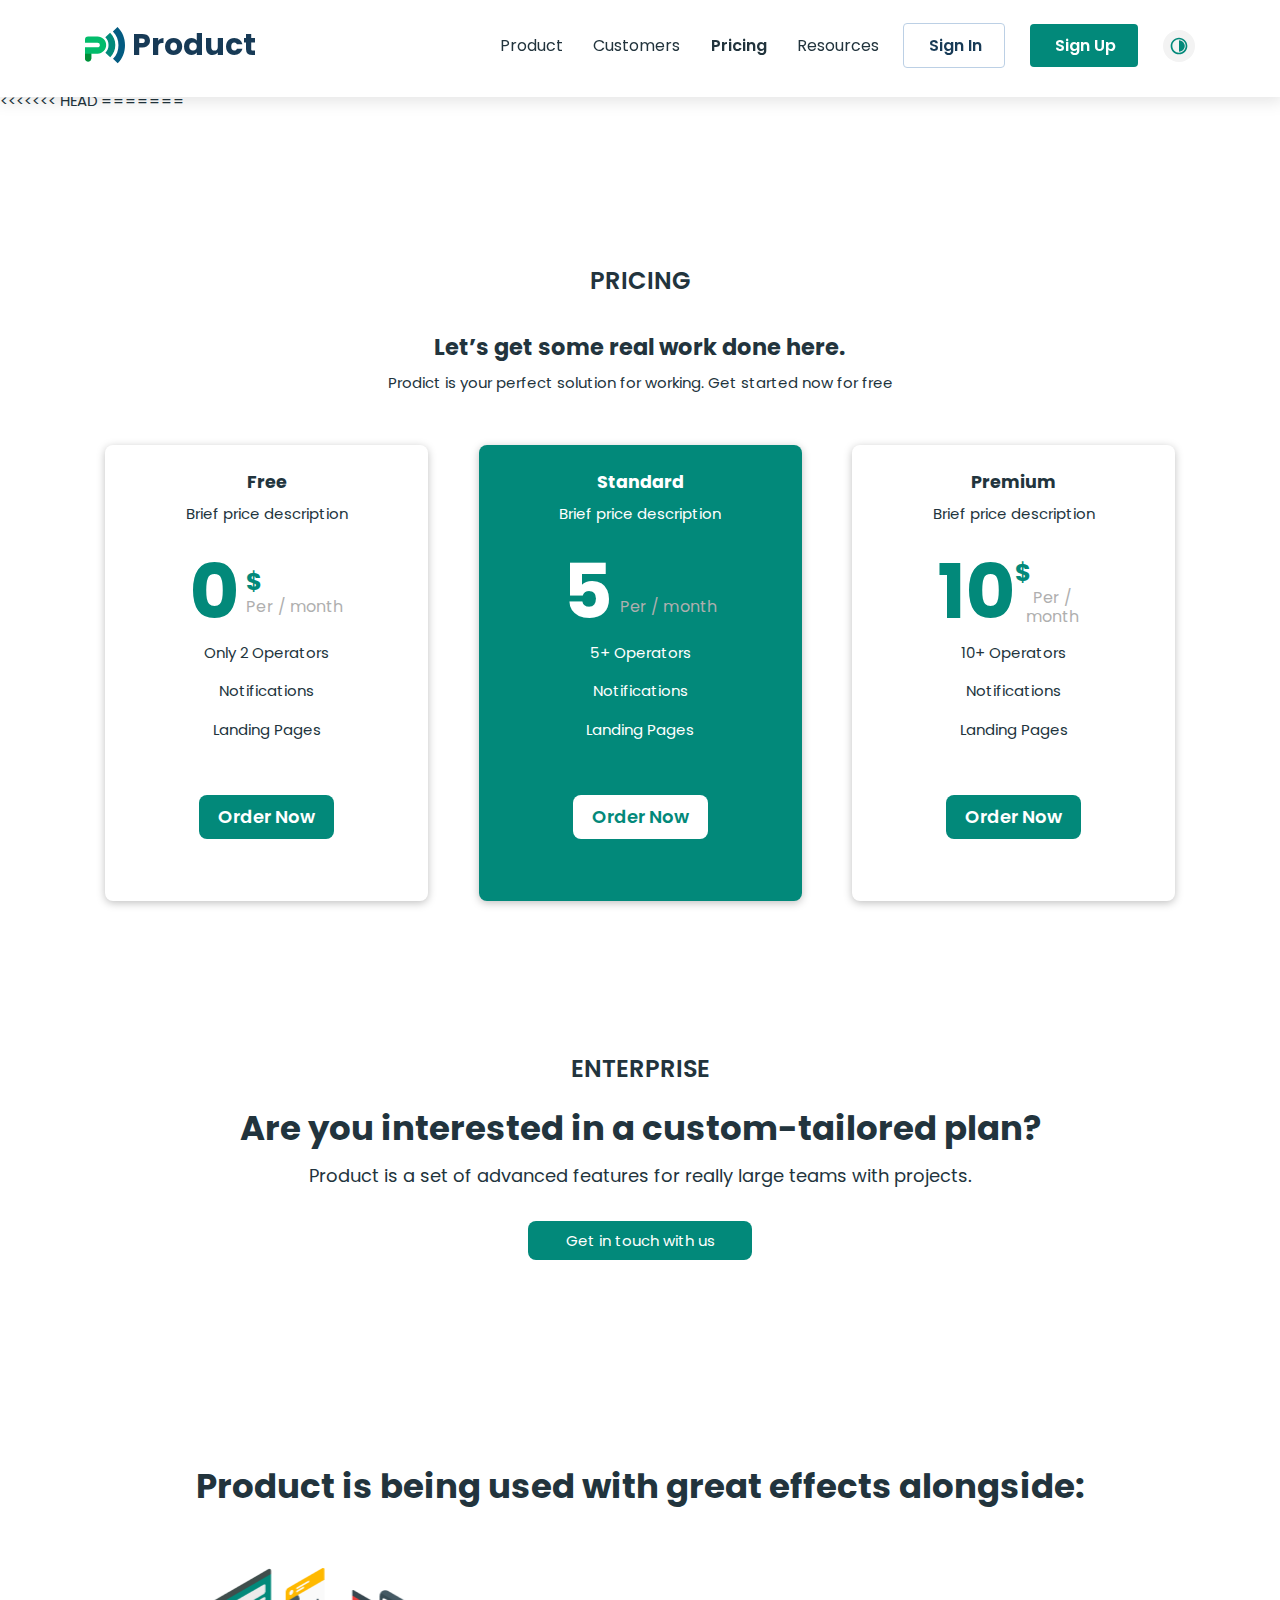
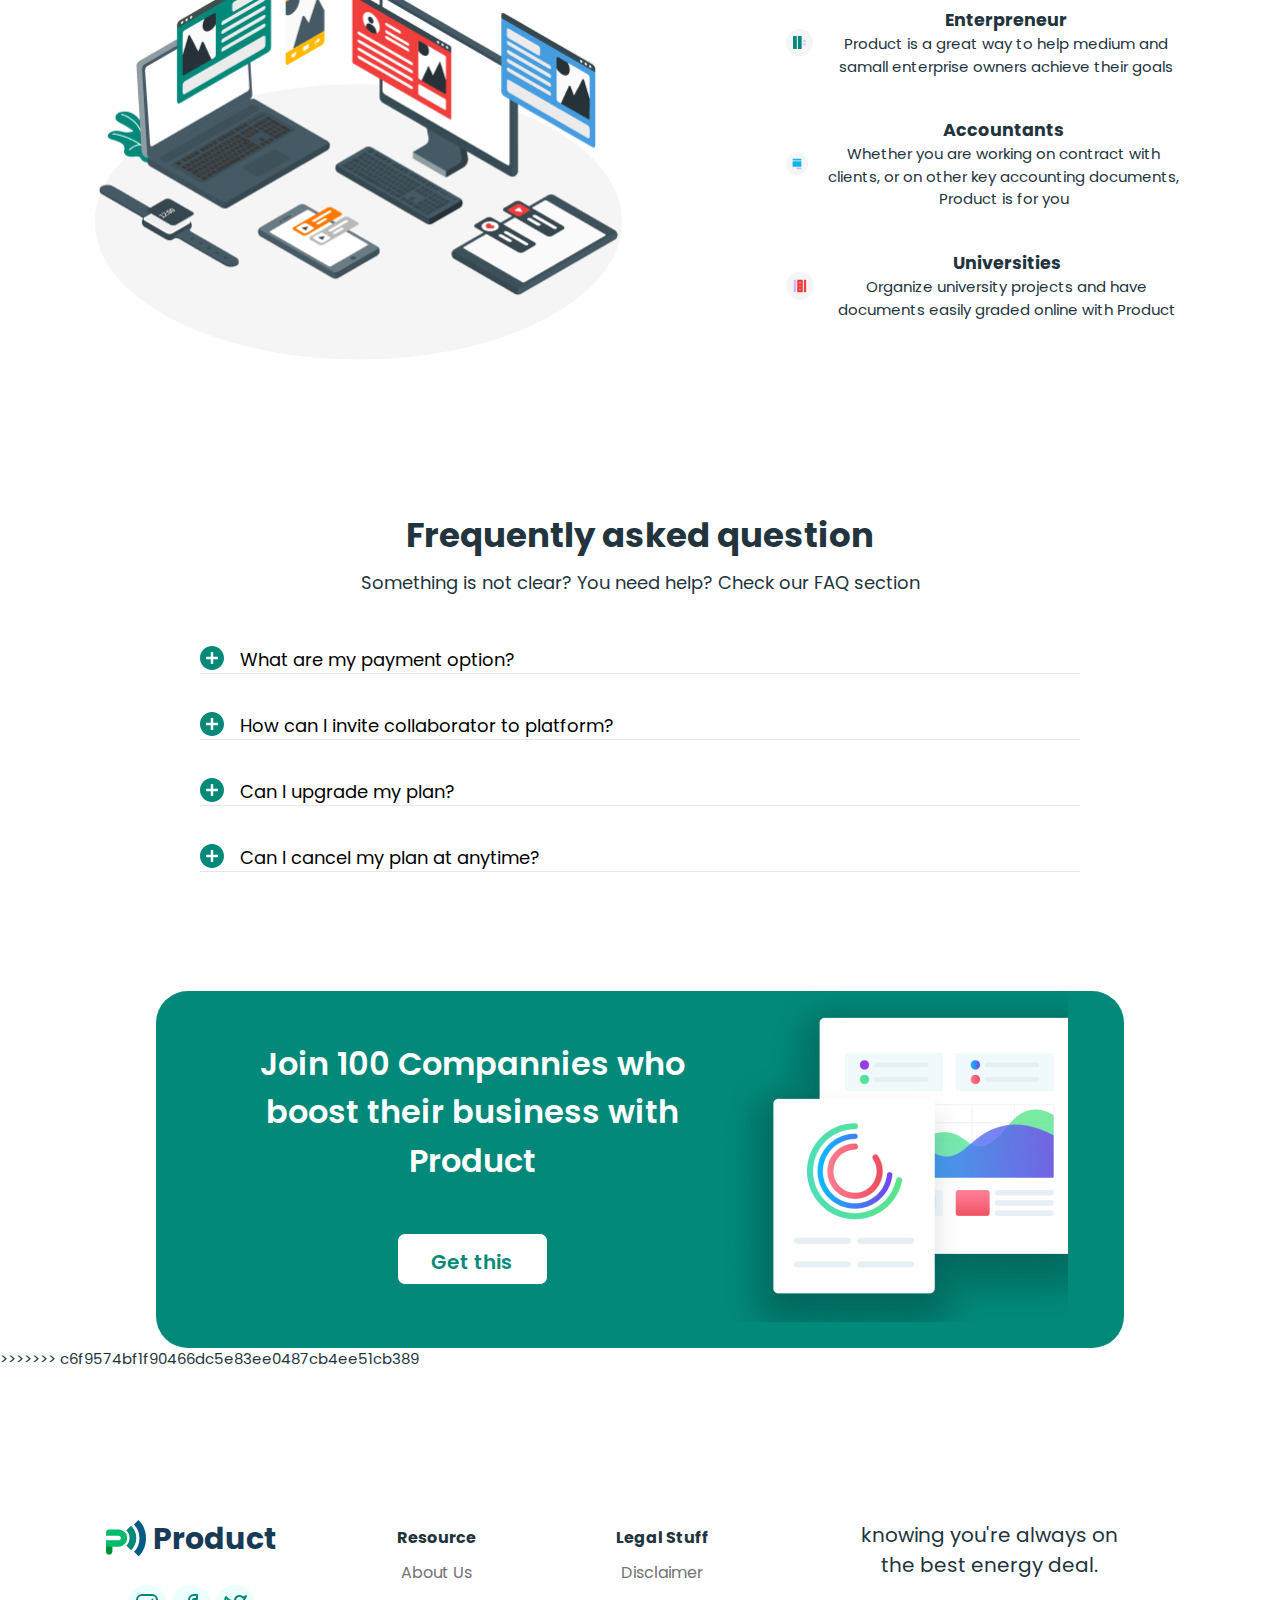
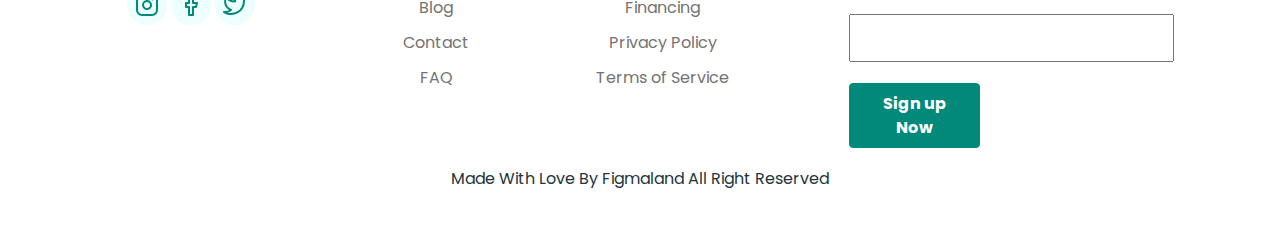
==== commit c3c453bf: "finally finished" ====
--- a/pricing.html
+++ b/pricing.html
@@ -51,6 +51,9 @@
     </header>
     <main>
 
+<<<<<<< HEAD
+
+=======
         <section class="pricing">
             <div class="pricing__container container">
                 <h1 class="pricing__page-title">Pricing</h1>
@@ -214,6 +217,7 @@
 
             </div>
         </section>
+>>>>>>> c6f9574bf1f90466dc5e83ee0487cb4ee51cb389
 
     </main>
 
--- a/css/main.css
+++ b/css/main.css
@@ -854,6 +854,7 @@
     -webkit-box-pack: unset;
         -ms-flex-pack: unset;
             justify-content: unset;
+    text-align: left;
     -webkit-box-align: unset;
         -ms-flex-align: unset;
             align-items: unset;
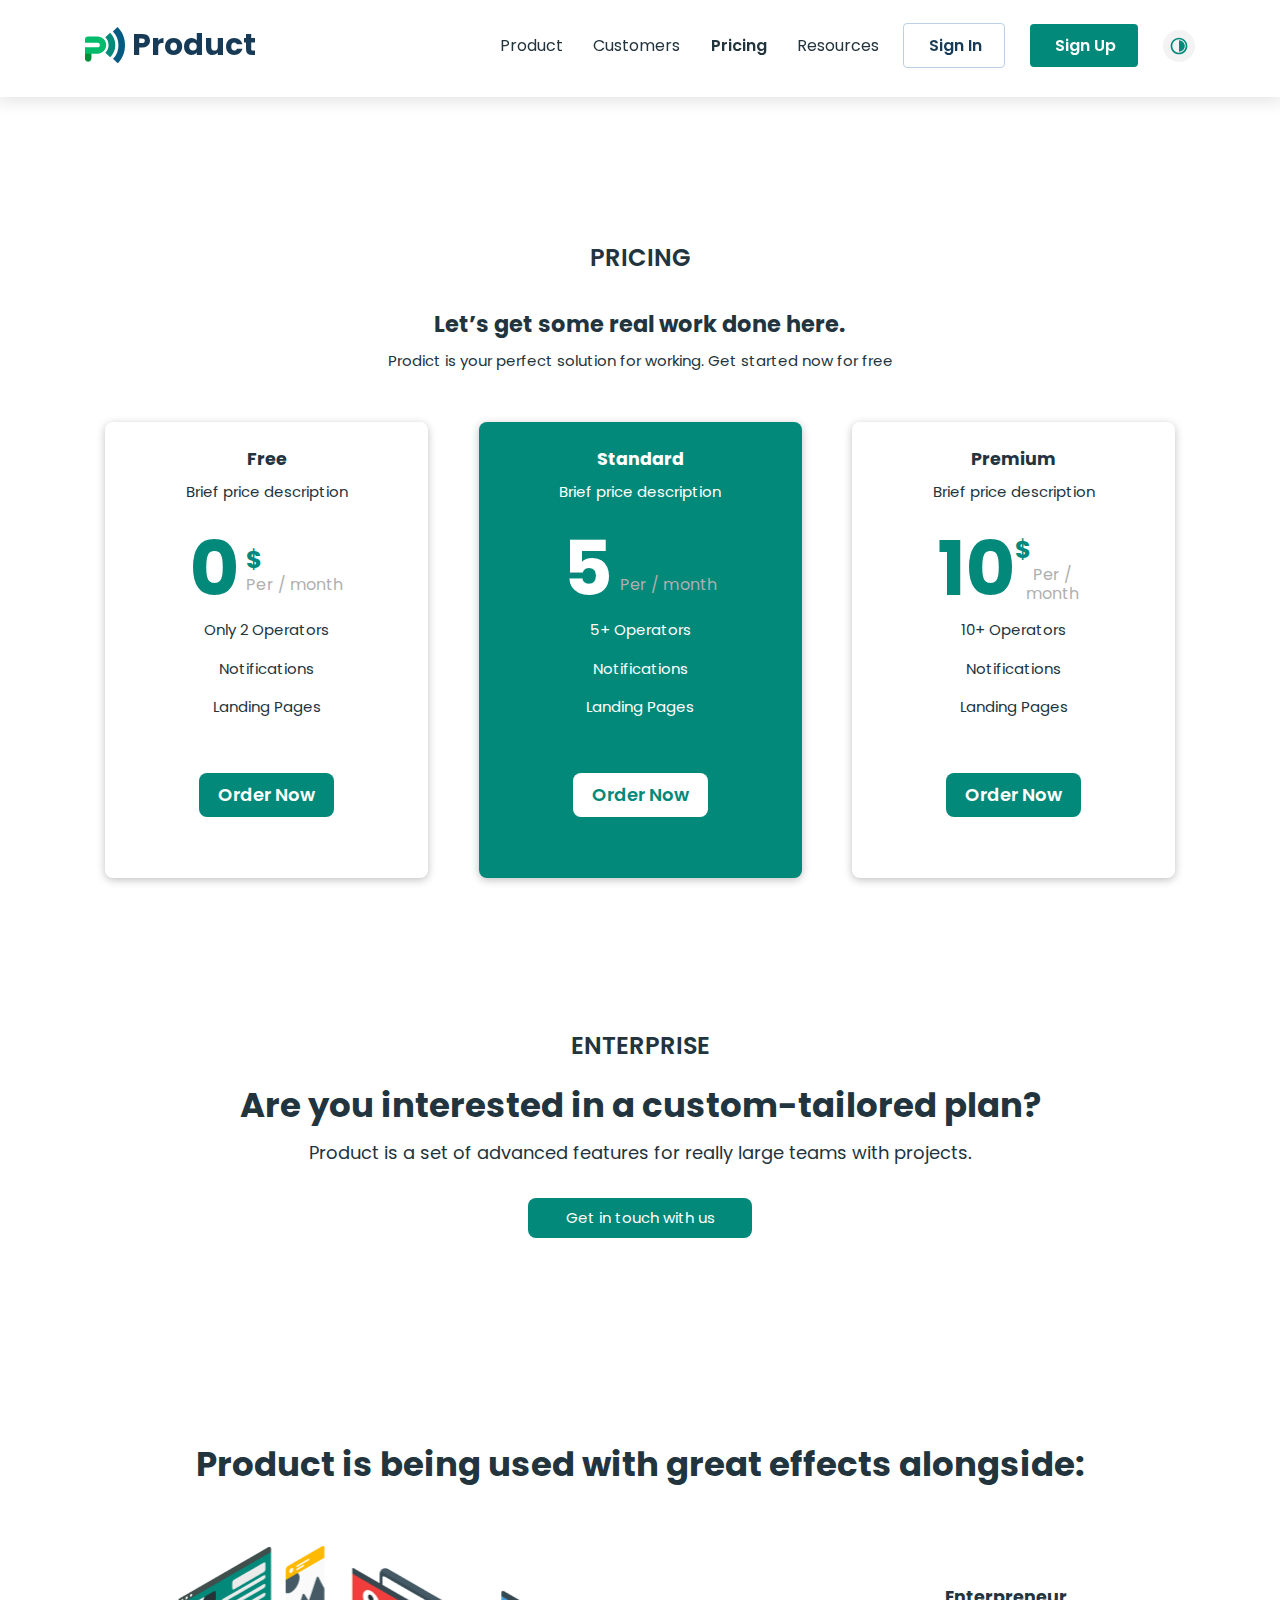
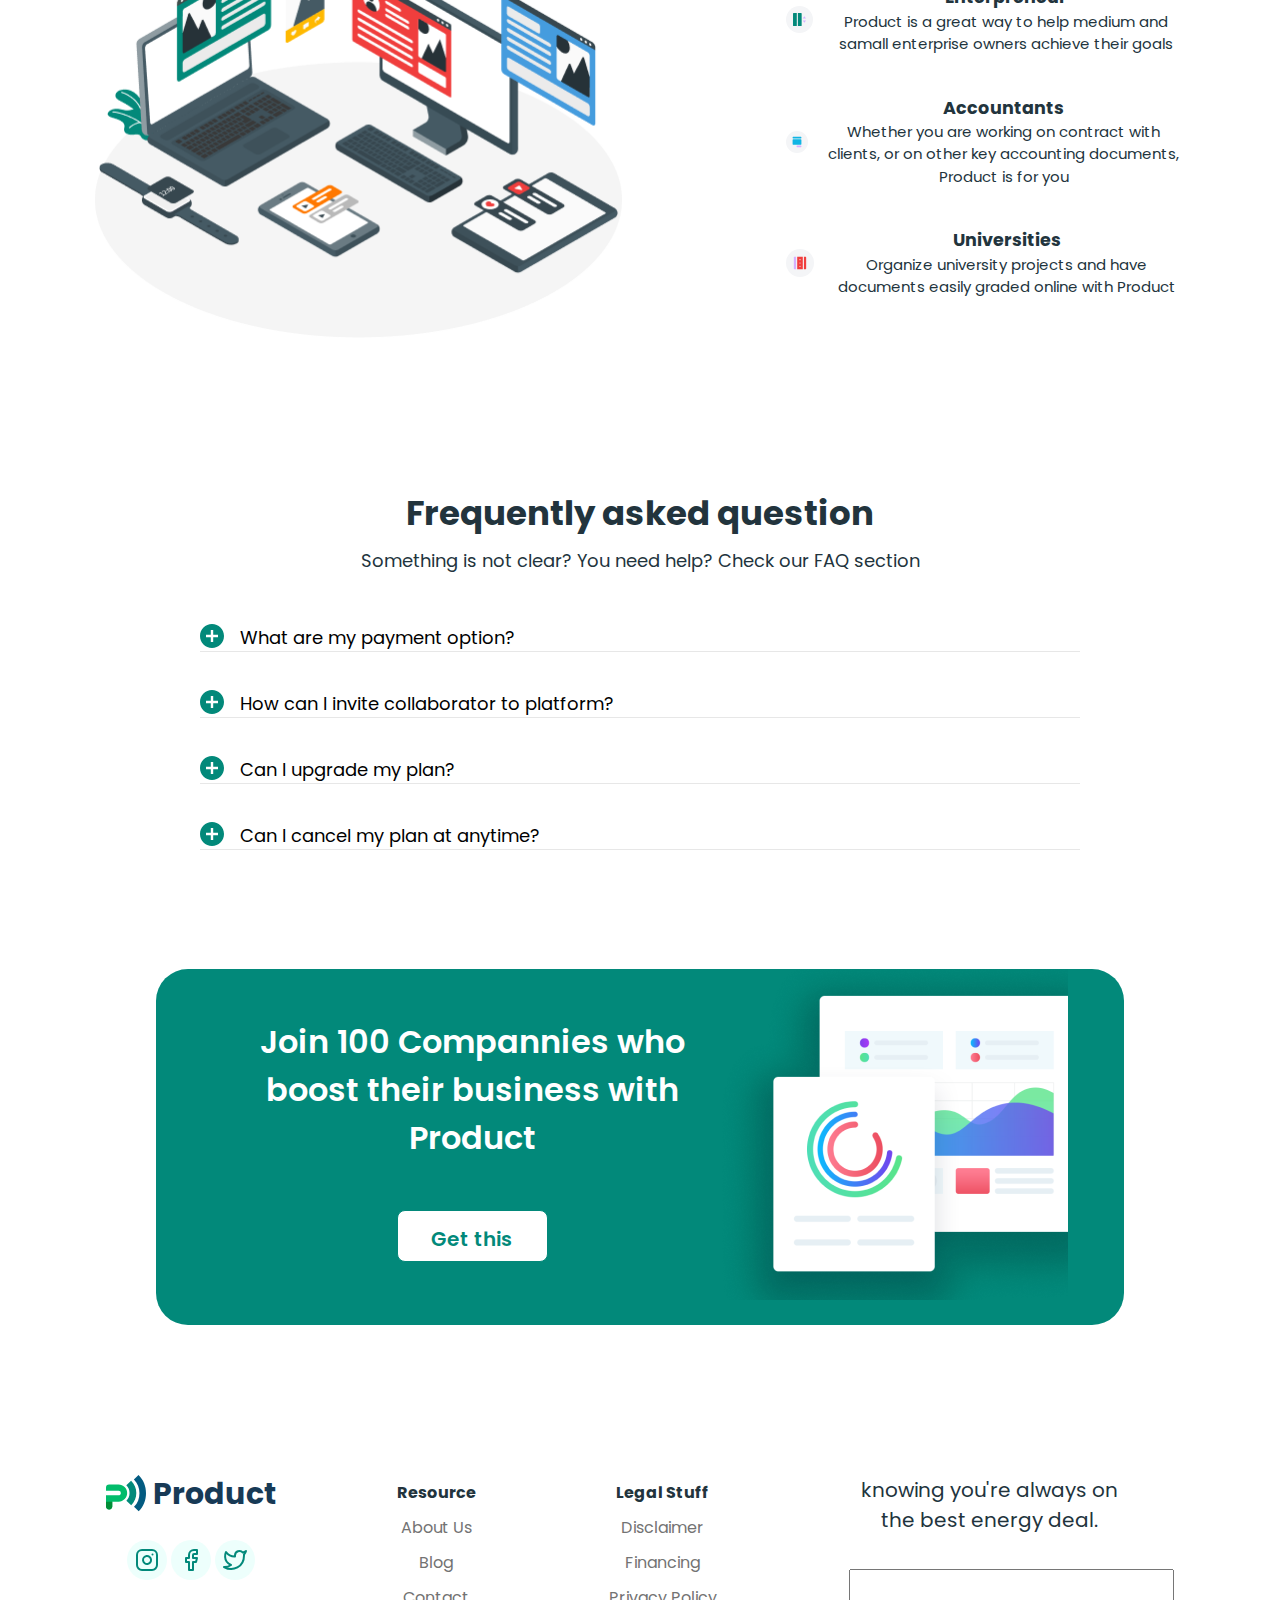
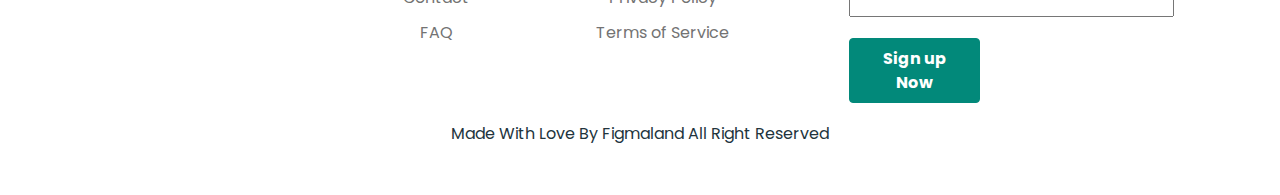
==== commit f0528bbc: "Added jivo chat" ====
--- a/pricing.html
+++ b/pricing.html
@@ -5,9 +5,9 @@
     <meta charset="UTF-8">
     <meta http-equiv="X-UA-Compatible" content="IE=edge">
     <meta name="viewport" content="width=device-width, initial-scale=1.0">
+    <script src="//code.jivosite.com/widget/cIwimCTokY" async></script>
     <title>MyProduct</title>
-    <!-- <link rel="stylesheet" href="css/main.css"> -->
-    <link rel="stylesheet" href="css/main.min.css">
+    <link rel="stylesheet" href="css/main.css">
 </head>
 
 <body class="night-theme" id="night">
@@ -51,9 +51,6 @@
     </header>
     <main>
 
-<<<<<<< HEAD
-
-=======
         <section class="pricing">
             <div class="pricing__container container">
                 <h1 class="pricing__page-title">Pricing</h1>
@@ -217,7 +214,6 @@
 
             </div>
         </section>
->>>>>>> c6f9574bf1f90466dc5e83ee0487cb4ee51cb389
 
     </main>
 
@@ -291,4 +287,4 @@
 </body>
 
 
-</html>+</html>
